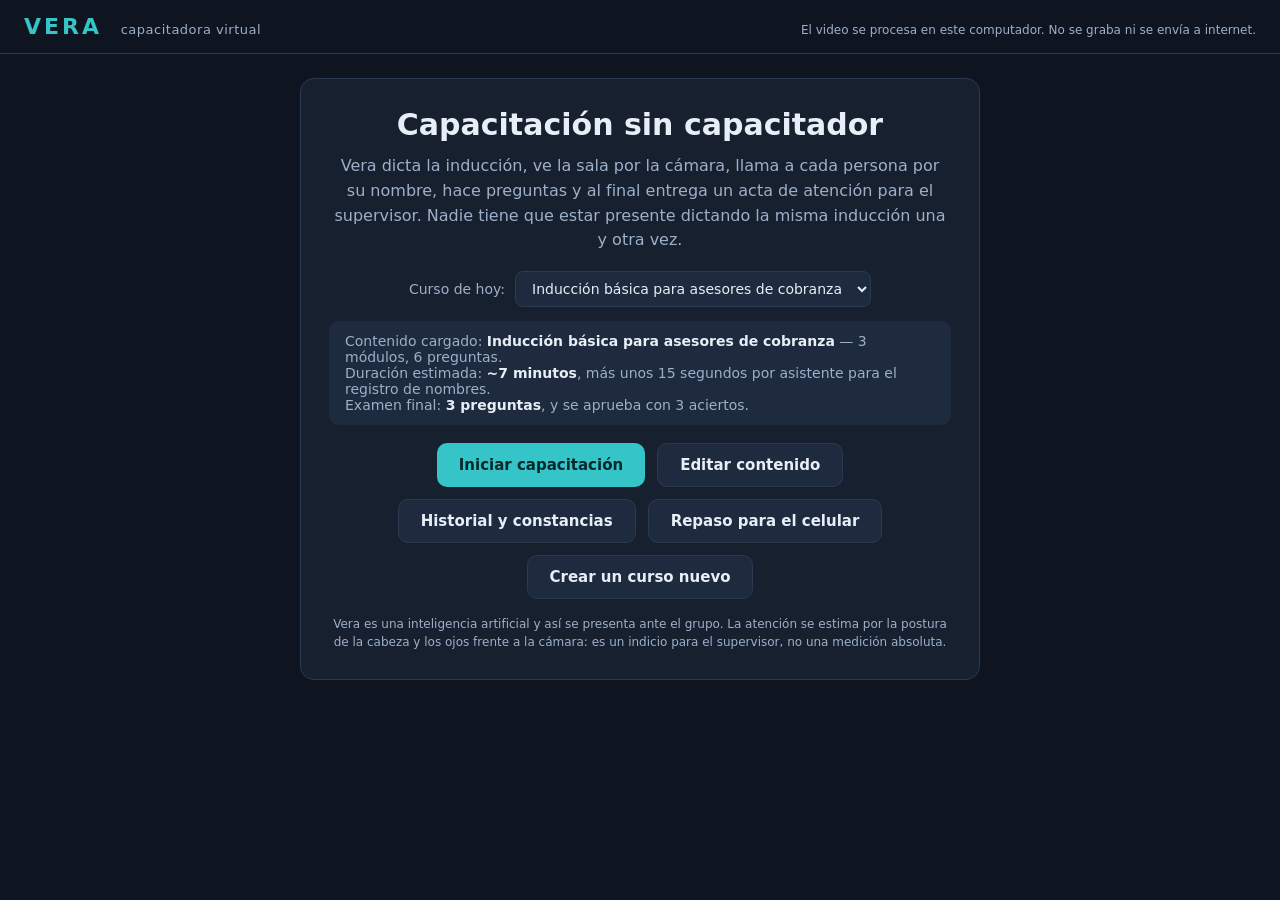
==== index.html @ 069efd09 "Los menores que quedaban, incluidos dos que tocan la nota - Los puntos del temario se pintaban SIN e" ====
<!doctype html>
<html lang="es">
<head>
<meta charset="utf-8">
<meta name="viewport" content="width=device-width, initial-scale=1">
<title>Vera — Capacitadora Virtual</title>
<link rel="stylesheet" href="estilo.css">
</head>
<body>

<header class="cabecera">
  <div class="marca">VERA <span>capacitadora virtual</span></div>
  <div class="cabecera-nota">El video se procesa en este computador. No se graba ni se envía a internet.</div>
</header>

<main>

  <!-- ══════════ PANTALLA: INICIO ══════════ -->
  <section id="p-inicio" class="pantalla activa">
    <div class="tarjeta tarjeta-centrada">
      <h1>Capacitación sin capacitador</h1>
      <p class="intro">
        Vera dicta la inducción, ve la sala por la cámara, llama a cada persona por su
        nombre, hace preguntas y al final entrega un acta de atención para el supervisor.
        Nadie tiene que estar presente dictando la misma inducción una y otra vez.
      </p>
      <div class="selector-curso">
        <label for="sel-curso">Curso de hoy:</label>
        <select id="sel-curso"></select>
      </div>
      <div id="aviso-rescate" class="aviso-rescate oculto">
        <span id="rescate-texto"></span>
        <span class="registro-acciones">
          <button id="btn-continuar" class="btn btn-primario oculto">Continuar donde iba</button>
          <button id="btn-rescatar" class="btn btn-mini">Ver y guardar el acta</button>
          <button id="btn-descartar-rescate" class="btn btn-mini">Descartar</button>
        </span>
      </div>
      <div id="aviso-recertificar" class="aviso-rescate oculto">
        <span id="recertificar-texto"></span>
        <span class="registro-acciones">
          <button id="btn-ver-recertificar" class="btn btn-mini">Ver quiénes</button>
        </span>
      </div>
      <div id="inicio-resumen" class="resumen-contenido"></div>
      <div class="botonera">
        <button id="btn-comenzar" class="btn btn-primario">Iniciar capacitación</button>
        <button id="btn-editar-contenido" class="btn btn-secundario">Editar contenido</button>
        <button id="btn-historial" class="btn btn-secundario">Historial y constancias</button>
        <a class="btn btn-secundario" href="repaso.html" target="_blank" rel="noopener">Repaso para el celular</a>
        <a class="btn btn-secundario" href="extraer.html" target="_blank" rel="noopener" title="Convierte lo que sabe alguien del equipo en un curso que Vera puede dictar">Crear un curso nuevo</a>
      </div>
      <p class="letra-menuda">
        Vera es una inteligencia artificial y así se presenta ante el grupo.
        La atención se estima por la postura de la cabeza y los ojos frente a la cámara:
        es un indicio para el supervisor, no una medición absoluta.
      </p>
    </div>
  </section>

  <!-- ══════════ PANTALLA: CONSENTIMIENTO ══════════ -->
  <section id="p-consentimiento" class="pantalla">
    <div class="tarjeta tarjeta-centrada">
      <h2>Antes de encender la cámara y el micrófono</h2>
      <div class="caja-legal">
        <p><strong>Lo que la plataforma hace con la cámara:</strong> detecta cuántas personas hay,
        estima si miran al frente o están distraídas, y asocia un nombre a cada rostro durante la sesión.
        El video se analiza dentro de este computador: no se graba, no se toman fotos, no se sube a internet.</p>
        <p><strong>Lo que hace con el micrófono:</strong> escuchar los nombres y las respuestas de viva voz.
        El reconocimiento de voz lo hace el navegador, y navegadores como Chrome o Edge pueden procesar
        ese audio en sus servidores. Quien no lo quiera, puede responder siempre por teclado.</p>
        <p>Al cerrar la sesión solo queda el acta (nombres, atención estimada y respuestas), guardada
        localmente. Al empezar, el navegador pedirá permiso de cámara y micrófono: acéptelos.</p>
        <p><strong>Ley 1581 de 2012 (habeas data):</strong> quien vaya a capacitarse tiene que estar
        informado de esto y autorizarlo. Si vas a hacer tu capacitación solo, con leer este aviso basta;
        si hay un grupo en la sala, léeselo o proyéctalo antes de empezar.</p>
      </div>
      <div class="prueba-mic">
        <button id="btn-probar-voz" class="btn btn-secundario">🔊 Probar la voz de Vera</button>
        <span id="resultado-voz" class="resultado-mic"></span>
      </div>
      <div class="prueba-mic">
        <button id="btn-probar-mic" class="btn btn-secundario">🎤 Probar el micrófono</button>
        <span id="resultado-mic" class="resultado-mic"></span>
      </div>
      <div class="prueba-mic">
        <label for="sel-velocidad" style="font-size:13px;color:var(--texto-suave)">Velocidad de Vera:</label>
        <select id="sel-velocidad" style="background:var(--fondo-suave);border:1px solid var(--borde);border-radius:8px;color:var(--texto);font-family:inherit;padding:6px 10px">
          <option value="0.85">Lenta</option>
          <option value="1" selected>Normal</option>
          <option value="1.15">Rápida</option>
        </select>
      </div>
      <div class="datos-sesion">
        <label for="txt-grupo">Grupo o sede <span>(opcional, aparece en el acta y las constancias)</span></label>
        <input type="text" id="txt-grupo" placeholder="Ej.: Cartera Bogotá — turno mañana" autocomplete="off">
      </div>
      <label class="fila-consentimiento">
        <input type="checkbox" id="chk-consentimiento">
        <span>Leí este aviso y autorizo el uso de la cámara y el micrófono en esta sesión. Si hay un
          grupo, les informé y ellos también autorizaron.</span>
      </label>
      <div class="datos-sesion" id="zona-solo">
        <label for="txt-mi-nombre">Tu nombre completo <span>(para tu constancia)</span></label>
        <select id="sel-mi-nombre" class="oculto"></select>
        <input type="text" id="txt-mi-nombre" placeholder="Ej.: Camilo Restrepo" autocomplete="name">
        <div id="aviso-nombre" class="respuesta-aviso" style="margin-top:8px"></div>
      </div>
      <div class="botonera">
        <button id="btn-modo-solo" class="btn btn-primario" disabled>Empezar mi capacitación</button>
        <button id="btn-modo-camara" class="btn btn-secundario" disabled>Grupo en sala (varias personas)</button>
        <button id="btn-modo-sim" class="btn btn-secundario" disabled>Modo demostración (sin cámara)</button>
      </div>
      <p class="letra-menuda">El modo demostración usa una sala simulada de cuatro personas: sirve para
      mostrar la plataforma sin tener un grupo presente.</p>
      <div class="botonera">
        <button id="btn-volver-inicio" class="btn btn-mini">← Volver al inicio</button>
      </div>
    </div>
  </section>

  <!-- ══════════ PANTALLA: SALA DE CAPACITACIÓN ══════════ -->
  <section id="p-sala" class="pantalla">
    <div class="sala">

      <!-- Columna izquierda: Vera -->
      <div class="col-vera">
        <div id="vera-contenedor" class="vera-marco"></div>
        <div class="vera-placa">Vera · inteligencia artificial</div>
        <div id="vera-estado" class="vera-estado"></div>
        <div id="vera-subtitulo" class="vera-subtitulo"></div>
        <button id="btn-saltar" class="btn btn-mini" title="Salta lo que Vera está diciendo">Saltar ⏭</button>
        <button id="btn-tablero" class="btn btn-mini" title="Oculta el video y la atención de cada persona: úsalo si proyectas la pantalla en la sala">🙈 Ocultar tablero</button>
      </div>

      <!-- Columna central: contenido -->
      <div class="col-contenido">
        <div id="barra-fase" class="barra-fase"></div>
        <div class="diapositiva">
          <h2 id="diapositiva-titulo"></h2>
          <ul id="diapositiva-puntos"></ul>
        </div>

        <!-- Zona para escribir el nombre cuando la voz no funciona -->
        <div id="zona-nombre" class="zona-entrada oculto">
          <label for="txt-nombre" id="nombre-para"></label>
          <div class="fila-entrada">
            <input type="text" id="txt-nombre" placeholder="Escriba el nombre aquí" autocomplete="off">
            <button id="btn-guardar-nombre" class="btn btn-primario">Guardar</button>
            <button id="btn-omitir-nombre" class="btn btn-mini">Ya no está / omitir</button>
          </div>
        </div>

        <!-- Zona de respuesta a preguntas -->
        <div id="zona-respuesta" class="zona-entrada oculto">
          <div id="respuesta-para" class="respuesta-para"></div>
          <div id="respuesta-aviso" class="respuesta-aviso"></div>
          <div class="fila-entrada">
            <input type="text" id="txt-respuesta" placeholder="O escribe la respuesta aquí" autocomplete="off">
            <button id="btn-enviar-respuesta" class="btn btn-primario">Responder</button>
          </div>
          <div class="fila-entrada">
            <button id="btn-responder-voz" class="btn btn-secundario">🎤 Responder por voz</button>
            <button id="btn-sin-respuesta" class="btn btn-mini">No hubo respuesta</button>
          </div>
        </div>

        <div id="zona-opciones" class="zona-entrada oculto">
          <div id="opciones-pregunta" class="respuesta-para"></div>
          <div id="opciones-lista" class="opciones-lista"></div>
          <div class="fila-entrada">
            <button id="btn-no-se" class="btn btn-mini" title="Cuenta como respuesta incorrecta, pero no te deja atrapado">No sé — pasar a la siguiente</button>
          </div>
        </div>

        <div id="zona-reintento" class="zona-entrada oculto">
          <div id="reintento-texto" class="respuesta-para"></div>
          <div class="fila-entrada">
            <button id="btn-reintentar" class="btn btn-primario">Repasar y volver a intentar</button>
            <button id="btn-no-reintentar" class="btn btn-mini">Dejarlo para después</button>
          </div>
        </div>

        <div class="botonera-sala">
          <button id="btn-empezar-registro" class="btn btn-primario oculto">Ya estamos todos — empezar registro</button>
          <button id="btn-cambiar-a-demo" class="btn btn-secundario oculto">Continuar en modo demostración</button>
          <button id="btn-duda" class="btn btn-primario oculto" title="Vera repite el punto y queda anotado como duda del grupo, sin nombres">🙋 No entendí — repetir</button>
          <button id="btn-pausar" class="btn btn-secundario oculto" title="Detiene la capacitación sin cerrar el acta">⏸ Pausar</button>
          <button id="btn-terminar" class="btn btn-mini" title="Corta la sesión y genera el acta con lo acumulado">Terminar y generar acta</button>
        </div>
      </div>

      <!-- Columna derecha: la sala vista por Vera -->
      <div class="col-video">
        <div class="marco-video">
          <video id="video-camara" playsinline muted class="oculto"></video>
          <canvas id="lienzo-overlay" class="oculto"></canvas>
          <canvas id="lienzo-sim" width="640" height="360" class="oculto"></canvas>
        </div>
        <div id="lista-personas" class="lista-personas"></div>
      </div>

    </div>
  </section>

  <!-- ══════════ PANTALLA: ACTA ══════════ -->
  <section id="p-acta" class="pantalla">
    <div class="tarjeta">
      <h2 id="acta-titulo">Acta de la sesión</h2>
      <div id="aviso-acta" class="aviso-rescate oculto">
        <span>⚠ El acta <b>no se pudo guardar</b> en este navegador (almacenamiento lleno o bloqueado).
          Descárguela ahora o quedará solo en esta pantalla.</span>
        <span class="registro-acciones">
          <button id="btn-descargar-acta" class="btn btn-mini">Descargar el acta</button>
        </span>
      </div>
      <div id="acta-datos" class="acta-datos"></div>
      <table class="tabla-acta" id="tabla-acta">
        <thead>
          <tr>
            <th>Asistente</th>
            <th>Presencia</th>
            <th>Atención estimada</th>
            <th>Llamados</th>
            <th>Respuestas</th>
            <th>Observación</th>
          </tr>
        </thead>
        <tbody></tbody>
      </table>
      <div id="acta-dudas" class="acta-dudas oculto"></div>
      <p id="acta-nota" class="letra-menuda">
        La atención se estima por postura de cabeza y apertura de ojos frente a la cámara.
        Es un indicio, no una medición absoluta: las decisiones sobre el personal las toma
        una persona, no la plataforma.
      </p>
      <div class="botonera solo-pantalla">
        <button id="btn-whatsapp" class="btn btn-primario">Compartir por WhatsApp</button>
        <button id="btn-imprimir" class="btn btn-secundario">Imprimir acta</button>
        <button id="btn-constancias" class="btn btn-secundario">Constancias</button>
        <button id="btn-copiar" class="btn btn-secundario">Copiar resumen</button>
        <button id="btn-volver-historial" class="btn btn-mini oculto">← Volver al historial</button>
        <button id="btn-nueva-sesion" class="btn btn-mini">Nueva sesión</button>
      </div>
    </div>
  </section>

  <!-- ══════════ PANTALLA: HISTORIAL ══════════ -->
  <section id="p-historial" class="pantalla">
    <div class="tarjeta">
      <div class="fila-titulo">
        <h2>Historial de capacitaciones</h2>
        <button id="btn-cerrar-historial" class="btn btn-mini">← Volver</button>
      </div>

      <div class="pestanas">
        <button class="pestana activa" data-vista="personas">Por persona</button>
        <button class="pestana" data-vista="sesiones">Por sesión</button>
        <button class="pestana" data-vista="vigencia">Vigencia</button>
        <button class="pestana" data-vista="dudas">Qué no se entiende</button>
        <button class="pestana" data-vista="resultados">Resultados</button>
      </div>

      <div class="fila-buscar">
        <input type="text" id="txt-buscar" placeholder="Buscar por nombre…" autocomplete="off">
        <label class="chk-inline">
          <input type="checkbox" id="chk-incluir-demos">
          <span>Incluir demostraciones</span>
        </label>
      </div>

      <div id="historial-cuerpo" class="historial-cuerpo"></div>

      <div class="botonera solo-pantalla">
        <button id="btn-csv" class="btn btn-primario">Exportar a Excel (CSV)</button>
        <button id="btn-respaldo" class="btn btn-secundario">Guardar respaldo</button>
        <button id="btn-restaurar" class="btn btn-secundario">Restaurar respaldo</button>
        <button id="btn-borrar-todo" class="btn btn-mini">Borrar historial</button>
      </div>
      <input type="file" id="archivo-respaldo" accept=".json,application/json" class="oculto">
      <div class="datos-sesion" style="margin-top:18px">
        <label for="txt-nomina">Lista del equipo
          <span>(un nombre por línea; el asesor lo elige en vez de escribirlo, y así el historial no se parte en “Juan”, “Juan Pérez” y “Juanpa”)</span></label>
        <textarea id="txt-nomina" rows="4" placeholder="Camilo Restrepo&#10;Diana Ruiz&#10;Andrés Gómez"
          style="width:100%;background:var(--fondo-suave);border:1px solid var(--borde);border-radius:8px;color:var(--texto);font-family:inherit;font-size:15px;padding:10px 12px;resize:vertical"></textarea>
        <div class="botonera" style="justify-content:flex-start;margin-top:8px">
          <button id="btn-guardar-nomina" class="btn btn-mini">Guardar la lista</button>
        </div>
      </div>
      <p class="letra-menuda">
        El historial vive solo en este navegador y en este computador: no hay servidor.
        Si se borran los datos del navegador, se pierde — por eso conviene guardar un respaldo
        y llevarlo consigo. Cualquier asistente puede pedir que se borren sus datos (Ley 1581):
        se hace desde su ficha, en "Por persona".
      </p>
    </div>
  </section>

  <!-- ══════════ PANTALLA: CONSTANCIA ══════════ -->
  <section id="p-constancia" class="pantalla">
    <div class="constancia-marco">
      <div id="constancia" class="constancia"></div>
      <div class="botonera solo-pantalla">
        <button id="btn-imprimir-constancia" class="btn btn-primario">Imprimir / Guardar PDF</button>
        <button id="btn-constancia-anterior" class="btn btn-secundario">← Anterior</button>
        <button id="btn-constancia-siguiente" class="btn btn-secundario">Siguiente →</button>
        <button id="btn-cerrar-constancia" class="btn btn-mini">Cerrar</button>
      </div>
    </div>
  </section>

</main>

<!-- ══════════ EDITOR DE CONTENIDO ══════════ -->
<div id="modal-editor" class="modal oculto">
  <div class="modal-cuerpo">
    <h2>Contenido de la capacitación</h2>
    <p class="letra-menuda">
      La primera línea es el título del curso. Después:
      <code># Título</code> inicia un módulo y <code>- </code> es un punto que Vera lee en voz alta.<br>
      <strong>Preguntas del examen</strong> (las únicas que Vera puede calificar):
      <code>* la pregunta</code>, y debajo <code>+ opción correcta | por qué</code> y
      <code>x opción incorrecta | por qué</code>.<br>
      <strong>Preguntas abiertas</strong> (sirven durante el dictado, no para la nota):
      <code>? pregunta | palabras clave | respuesta modelo</code>.<br>
      Las líneas que no empiezan por esos signos se ignoran: sirven para dejar notas.
    </p>
    <textarea id="txt-contenido" spellcheck="false"></textarea>
    <div class="botonera">
      <button id="btn-guardar-contenido" class="btn btn-primario">Guardar</button>
      <button id="btn-restaurar-contenido" class="btn btn-secundario">Restaurar el de fábrica</button>
      <button id="btn-exportar-cursos" class="btn btn-secundario" title="Descarga los tres cursos para llevarlos a otro computador">Exportar cursos</button>
      <button id="btn-importar-cursos" class="btn btn-secundario">Importar cursos</button>
      <button id="btn-cerrar-editor" class="btn btn-mini">Cerrar sin guardar</button>
    </div>
    <input type="file" id="archivo-cursos" accept=".json,application/json" class="oculto">
  </div>
</div>

<script src="contenido.js"></script>
<script src="historial.js"></script>
<script src="examen.js"></script>
<script src="vera.js"></script>
<script src="simulacion.js"></script>
<script src="motor-atencion.js"></script>
<script src="app.js"></script>
</body>
</html>
---- estilo.css ----
/* Vera — Capacitadora Virtual
   Tema oscuro pensado para proyectarse en una sala: contraste alto,
   letra grande, nada que compita con la cara de Vera. */

:root {
  --fondo: #0e1420;
  --fondo-tarjeta: #17202f;
  --fondo-suave: #1e2a3d;
  --borde: #2b3a52;
  --texto: #e8eef7;
  --texto-suave: #9db0c9;
  --acento: #35c4c8;        /* el color de Vera */
  --acento-fuerte: #1fa8ac;
  --ambar: #e8b93d;
  --rojo: #e05d5d;
  --verde: #4fc37f;
  --radio: 14px;
}

* { box-sizing: border-box; margin: 0; padding: 0; }

body {
  background: var(--fondo);
  color: var(--texto);
  font-family: "Segoe UI", system-ui, sans-serif;
  min-height: 100vh;
}

/* ── Cabecera ─────────────────────────────────────────── */
.cabecera {
  display: flex;
  align-items: baseline;
  justify-content: space-between;
  gap: 16px;
  padding: 14px 24px;
  border-bottom: 1px solid var(--borde);
}
.marca {
  font-size: 22px;
  font-weight: 800;
  letter-spacing: 3px;
  color: var(--acento);
}
.marca span {
  font-size: 13px;
  font-weight: 400;
  letter-spacing: 0.5px;
  color: var(--texto-suave);
  margin-left: 8px;
}
.cabecera-nota { font-size: 12px; color: var(--texto-suave); }

/* ── Pantallas ────────────────────────────────────────── */
.pantalla { display: none; padding: 24px; }
.pantalla.activa { display: block; }
.oculto { display: none !important; }

.tarjeta {
  background: var(--fondo-tarjeta);
  border: 1px solid var(--borde);
  border-radius: var(--radio);
  padding: 28px;
  max-width: 980px;
  margin: 0 auto;
}
.tarjeta-centrada { max-width: 680px; text-align: center; }

h1 { font-size: 30px; margin-bottom: 12px; }
h2 { font-size: 22px; margin-bottom: 10px; }
.intro { color: var(--texto-suave); line-height: 1.55; margin-bottom: 18px; }

.selector-curso {
  display: flex;
  align-items: center;
  justify-content: center;
  gap: 10px;
  margin-bottom: 14px;
  font-size: 14px;
  color: var(--texto-suave);
}
.selector-curso select {
  background: var(--fondo-suave);
  border: 1px solid var(--borde);
  border-radius: 8px;
  color: var(--texto);
  font-family: inherit;
  font-size: 14px;
  padding: 8px 12px;
}
.selector-curso select:focus { outline: none; border-color: var(--acento); }

.resumen-contenido {
  background: var(--fondo-suave);
  border-radius: 10px;
  padding: 12px 16px;
  margin-bottom: 18px;
  font-size: 14px;
  color: var(--texto-suave);
  text-align: left;
}
.resumen-contenido strong { color: var(--texto); }

.letra-menuda { font-size: 12px; color: var(--texto-suave); line-height: 1.5; margin-top: 16px; }

/* ── Botones ──────────────────────────────────────────── */
.botonera { display: flex; gap: 12px; justify-content: center; flex-wrap: wrap; margin-top: 8px; }
.btn {
  border: none;
  border-radius: 10px;
  padding: 12px 22px;
  font-size: 15px;
  font-weight: 600;
  cursor: pointer;
  font-family: inherit;
}
.btn:disabled { opacity: 0.4; cursor: not-allowed; }
a.btn { text-decoration: none; display: inline-flex; align-items: center; }
.btn-primario { background: var(--acento); color: #06282a; }
.btn-primario:not(:disabled):hover { background: var(--acento-fuerte); color: #eafcfc; }
.btn-secundario { background: var(--fondo-suave); color: var(--texto); border: 1px solid var(--borde); }
.btn-secundario:not(:disabled):hover { border-color: var(--acento); }
.btn-mini {
  background: transparent;
  color: var(--texto-suave);
  border: 1px solid var(--borde);
  padding: 8px 14px;
  font-size: 13px;
}
.btn-mini:hover { color: var(--texto); }

/* ── Consentimiento ───────────────────────────────────── */
.caja-legal {
  background: var(--fondo-suave);
  border-left: 4px solid var(--acento);
  border-radius: 8px;
  padding: 16px;
  text-align: left;
  font-size: 14px;
  line-height: 1.55;
  color: var(--texto-suave);
}
.caja-legal p + p { margin-top: 10px; }
.caja-legal strong { color: var(--texto); }
.prueba-mic {
  display: flex;
  align-items: center;
  justify-content: center;
  gap: 12px;
  flex-wrap: wrap;
  margin: 16px 0 4px;
}
.resultado-mic { font-size: 13px; color: var(--texto-suave); max-width: 380px; text-align: left; }
.respuesta-aviso { font-size: 13px; color: var(--ambar); margin-bottom: 6px; }
.respuesta-aviso:empty { display: none; }

.fila-consentimiento {
  display: flex;
  align-items: flex-start;
  gap: 10px;
  text-align: left;
  margin: 18px 0;
  font-size: 14px;
  cursor: pointer;
}
.fila-consentimiento input { margin-top: 3px; width: 18px; height: 18px; accent-color: var(--acento); }

/* ── Sala de capacitación ─────────────────────────────── */
.sala {
  display: grid;
  grid-template-columns: 300px 1fr 380px;
  gap: 20px;
  max-width: 1500px;
  margin: 0 auto;
  align-items: start;
}

.col-vera { text-align: center; }
.vera-marco {
  background: radial-gradient(circle at 50% 35%, #223148, var(--fondo-tarjeta));
  border: 1px solid var(--borde);
  border-radius: var(--radio);
  padding: 10px;
}
.vera-marco svg { width: 100%; height: auto; display: block; animation: respirar 4s ease-in-out infinite; }
@keyframes respirar {
  0%, 100% { transform: translateY(0); }
  50% { transform: translateY(3px); }
}
.vera-placa {
  margin-top: 8px;
  font-size: 12px;
  letter-spacing: 1px;
  text-transform: uppercase;
  color: var(--texto-suave);
}
.vera-estado {
  min-height: 20px;
  margin-top: 6px;
  font-size: 13px;
  color: var(--acento);
}
.vera-subtitulo {
  min-height: 72px;
  margin-top: 10px;
  padding: 10px 12px;
  background: var(--fondo-tarjeta);
  border: 1px solid var(--borde);
  border-radius: 10px;
  font-size: 15px;
  line-height: 1.45;
  text-align: left;
}
#btn-saltar { margin-top: 10px; }

.col-contenido { min-height: 480px; display: flex; flex-direction: column; gap: 14px; }
.barra-fase {
  font-size: 13px;
  letter-spacing: 1px;
  text-transform: uppercase;
  color: var(--texto-suave);
}
.diapositiva {
  background: var(--fondo-tarjeta);
  border: 1px solid var(--borde);
  border-radius: var(--radio);
  padding: 26px 30px;
  flex: 1;
}
.diapositiva h2 { color: var(--acento); margin-bottom: 18px; }
.diapositiva ul { list-style: none; }
.diapositiva li {
  padding: 10px 0 10px 26px;
  position: relative;
  font-size: 17px;
  line-height: 1.5;
  color: var(--texto-suave);
  transition: color 0.3s;
}
.diapositiva li::before {
  content: "•";
  position: absolute;
  left: 6px;
  color: var(--borde);
}
.diapositiva li.actual { color: var(--texto); }
.diapositiva li.actual::before { content: "▸"; color: var(--acento); }

.zona-entrada {
  background: var(--fondo-tarjeta);
  border: 1px solid var(--acento);
  border-radius: var(--radio);
  padding: 16px;
}
.zona-entrada label, .respuesta-para { display: block; font-size: 14px; margin-bottom: 10px; color: var(--texto-suave); }
.fila-entrada { display: flex; gap: 10px; margin-top: 8px; flex-wrap: wrap; }
.fila-entrada input {
  flex: 1;
  min-width: 200px;
  background: var(--fondo-suave);
  border: 1px solid var(--borde);
  border-radius: 8px;
  padding: 10px 12px;
  color: var(--texto);
  font-size: 15px;
  font-family: inherit;
}
.fila-entrada input:focus { outline: none; border-color: var(--acento); }
.botonera-sala { display: flex; justify-content: center; gap: 12px; flex-wrap: wrap; }

/* Opciones del examen: botones grandes, porque se responden con el mouse a un
   metro de la pantalla y porque en el examen no se usa el micrófono. */
.opciones-lista { display: flex; flex-direction: column; gap: 10px; }
.opcion {
  background: var(--fondo-suave);
  border: 1px solid var(--borde);
  border-radius: 10px;
  color: var(--texto);
  cursor: pointer;
  font-family: inherit;
  font-size: 16px;
  line-height: 1.45;
  padding: 14px 18px;
  text-align: left;
}
.opcion:hover:not(:disabled) { border-color: var(--acento); }
.opcion:disabled { cursor: default; }
.opcion.elegida { border-color: var(--acento); background: #24384f; }

/* ── Video / simulación ───────────────────────────────── */
.marco-video {
  position: relative;
  background: #000;
  border: 1px solid var(--borde);
  border-radius: var(--radio);
  overflow: hidden;
  aspect-ratio: 16 / 9;
}
#video-camara {
  width: 100%;
  height: 100%;
  object-fit: cover;
  transform: scaleX(-1); /* espejo: la gente se ubica más fácil */
}
#lienzo-overlay {
  position: absolute;
  inset: 0;
  width: 100%;
  height: 100%;
}
#lienzo-sim { width: 100%; height: 100%; display: block; }

/* Tablero oculto: al proyectar en la sala, nadie tiene por qué ver en público
   el video ni cuánta atención le calcularon a su compañero. Vera sigue
   midiendo igual — solo deja de exhibirlo. */
.sala.sin-tablero { grid-template-columns: 300px 1fr; }
.sala.sin-tablero .col-video { display: none; }

.lista-personas { display: flex; flex-direction: column; gap: 8px; margin-top: 12px; }
.chip-persona {
  display: flex;
  align-items: center;
  gap: 10px;
  background: var(--fondo-tarjeta);
  border: 1px solid var(--borde);
  border-radius: 10px;
  padding: 8px 12px;
  font-size: 14px;
}
.chip-persona .punto {
  width: 10px; height: 10px; border-radius: 50%;
  background: var(--texto-suave);
  flex-shrink: 0;
}
.chip-persona.atento .punto { background: var(--verde); }
.chip-persona.distraido .punto { background: var(--ambar); }
.chip-persona.ojos-cerrados .punto { background: var(--ambar); }
.chip-persona.hablando .punto { background: var(--ambar); }
.chip-persona.ausente .punto { background: var(--rojo); }
.chip-persona .nombre { font-weight: 600; min-width: 90px; }
.chip-persona .barra {
  flex: 1;
  height: 6px;
  background: var(--fondo-suave);
  border-radius: 3px;
  overflow: hidden;
}
.chip-persona .barra i {
  display: block;
  height: 100%;
  background: var(--verde);
  border-radius: 3px;
  transition: width 0.5s;
}
.chip-persona .llamados { font-size: 12px; color: var(--ambar); flex-shrink: 0; }

/* ── Acta ─────────────────────────────────────────────── */
.acta-datos { color: var(--texto-suave); font-size: 14px; margin-bottom: 16px; }
.tabla-acta { width: 100%; border-collapse: collapse; font-size: 14px; }
.tabla-acta th, .tabla-acta td {
  text-align: left;
  padding: 10px 12px;
  border-bottom: 1px solid var(--borde);
}
.tabla-acta th { color: var(--texto-suave); font-weight: 600; font-size: 12px; text-transform: uppercase; letter-spacing: 0.5px; }
.tabla-acta .alerta { color: var(--rojo); font-weight: 600; }
.tabla-acta .bien { color: var(--verde); }

.aviso-rescate {
  display: flex;
  align-items: center;
  justify-content: space-between;
  gap: 12px;
  flex-wrap: wrap;
  background: var(--fondo-suave);
  border: 1px solid var(--ambar);
  border-radius: 10px;
  padding: 12px 16px;
  margin-bottom: 14px;
  font-size: 14px;
  text-align: left;
  color: var(--texto);
}

/* ── Historial ────────────────────────────────────────── */
.fila-titulo {
  display: flex;
  align-items: center;
  justify-content: space-between;
  gap: 16px;
  margin-bottom: 16px;
}
.fila-titulo h2 { margin-bottom: 0; }

.datos-sesion { text-align: left; margin: 16px 0 4px; }
.datos-sesion label { display: block; font-size: 14px; margin-bottom: 6px; color: var(--texto); }
.datos-sesion label span { color: var(--texto-suave); font-size: 12px; }
.datos-sesion input {
  width: 100%;
  background: var(--fondo-suave);
  border: 1px solid var(--borde);
  border-radius: 8px;
  padding: 10px 12px;
  color: var(--texto);
  font-size: 15px;
  font-family: inherit;
}
.datos-sesion input:focus { outline: none; border-color: var(--acento); }

.pestanas { display: flex; gap: 8px; border-bottom: 1px solid var(--borde); margin-bottom: 14px; }
.pestana {
  background: transparent;
  border: none;
  border-bottom: 2px solid transparent;
  color: var(--texto-suave);
  font-family: inherit;
  font-size: 14px;
  font-weight: 600;
  padding: 10px 14px;
  cursor: pointer;
}
.pestana.activa { color: var(--acento); border-bottom-color: var(--acento); }

.fila-buscar { display: flex; gap: 12px; align-items: center; flex-wrap: wrap; margin-bottom: 14px; }
.fila-buscar input {
  flex: 1;
  min-width: 200px;
  background: var(--fondo-suave);
  border: 1px solid var(--borde);
  border-radius: 8px;
  padding: 10px 12px;
  color: var(--texto);
  font-size: 15px;
  font-family: inherit;
}
.fila-buscar input:focus { outline: none; border-color: var(--acento); }
.chk-inline { display: flex; align-items: center; gap: 8px; font-size: 13px; color: var(--texto-suave); cursor: pointer; }
.chk-inline input { width: 16px; height: 16px; accent-color: var(--acento); }

.historial-cuerpo { min-height: 180px; margin-bottom: 18px; }
.vacio-historial { color: var(--texto-suave); font-size: 14px; padding: 30px 0; text-align: center; line-height: 1.6; }

.registro {
  background: var(--fondo-suave);
  border: 1px solid var(--borde);
  border-radius: 10px;
  padding: 14px 16px;
  margin-bottom: 10px;
}
.registro-cabeza {
  display: flex;
  align-items: baseline;
  justify-content: space-between;
  gap: 12px;
  flex-wrap: wrap;
}
.registro-nombre { font-size: 16px; font-weight: 700; }
.registro-meta { font-size: 13px; color: var(--texto-suave); }
.registro-lista { margin-top: 10px; display: flex; flex-direction: column; gap: 6px; }
.registro-linea {
  display: flex;
  align-items: center;
  justify-content: space-between;
  gap: 10px;
  flex-wrap: wrap;
  font-size: 14px;
  color: var(--texto-suave);
  padding: 6px 0;
  border-top: 1px solid var(--borde);
}
.registro-linea b { color: var(--texto); font-weight: 600; }
.etiqueta-demo {
  font-size: 11px;
  text-transform: uppercase;
  letter-spacing: 0.5px;
  background: var(--fondo);
  border: 1px solid var(--borde);
  border-radius: 20px;
  padding: 2px 8px;
  color: var(--texto-suave);
}
.registro-acciones { display: flex; gap: 8px; flex-wrap: wrap; }
.etiqueta-vencido { color: var(--rojo); border-color: var(--rojo); }
.etiqueta-por-vencer { color: var(--ambar); border-color: var(--ambar); }
.etiqueta-al-dia { color: var(--verde); border-color: var(--verde); }
.fila-buscar input[type="number"] {
  background: var(--fondo-suave);
  border: 1px solid var(--borde);
  border-radius: 6px;
  color: var(--texto);
  font-family: inherit;
  padding: 4px 8px;
  margin: 0 6px;
}

/* Tablero del piloto: pocas cifras, grandes, para una sola conversación. */
.cifras { display: flex; flex-wrap: wrap; gap: 12px; margin-bottom: 16px; }
.cifra {
  background: var(--fondo-suave);
  border: 1px solid var(--borde);
  border-radius: 10px;
  padding: 16px 20px;
  flex: 1 1 150px;
}
.cifra .valor { font-size: 30px; font-weight: 800; color: var(--acento); line-height: 1.1; }
.cifra .rotulo { font-size: 12px; color: var(--texto-suave); margin-top: 6px; line-height: 1.4; }
.cifra.destacada { border-color: var(--acento); }

/* ── Constancia ───────────────────────────────────────── */
.constancia-marco { max-width: 900px; margin: 0 auto; }
.constancia {
  background: #fff;
  color: #16202e;
  border-radius: var(--radio);
  padding: 48px 56px;
  margin-bottom: 18px;
  font-family: Georgia, "Times New Roman", serif;
}
.constancia .c-sello-demo {
  background: #b3352f;
  color: #fff;
  font-family: "Segoe UI", system-ui, sans-serif;
  font-size: 13px;
  font-weight: 800;
  letter-spacing: 2px;
  text-align: center;
  padding: 8px 12px;
  border-radius: 6px;
  margin: -20px -24px 22px;
}
.constancia .c-sello-aviso { background: #a9761a; }
.constancia .c-marca {
  font-family: "Segoe UI", system-ui, sans-serif;
  font-size: 13px;
  font-weight: 800;
  letter-spacing: 3px;
  color: #1fa8ac;
  text-align: center;
}
.constancia h1 {
  font-size: 27px;
  text-align: center;
  margin: 18px 0 6px;
  letter-spacing: 1px;
}
.constancia .c-linea { height: 2px; background: #35c4c8; width: 90px; margin: 0 auto 26px; }
.constancia .c-texto { font-size: 15px; line-height: 1.8; text-align: center; color: #40506b; }
.constancia .c-nombre {
  font-size: 30px;
  font-weight: bold;
  text-align: center;
  margin: 14px 0;
  color: #16202e;
}
.constancia .c-curso { font-size: 19px; text-align: center; font-style: italic; margin: 6px 0 22px; }
.constancia .c-datos {
  display: flex;
  justify-content: center;
  gap: 34px;
  flex-wrap: wrap;
  margin: 26px 0;
  font-family: "Segoe UI", system-ui, sans-serif;
}
.constancia .c-dato { text-align: center; }
.constancia .c-dato .valor { font-size: 21px; font-weight: 700; color: #16202e; }
.constancia .c-dato .rotulo { font-size: 11px; text-transform: uppercase; letter-spacing: 1px; color: #7d8ba1; margin-top: 3px; }
.constancia .c-pie {
  border-top: 1px solid #d8dfe8;
  margin-top: 30px;
  padding-top: 14px;
  font-family: "Segoe UI", system-ui, sans-serif;
  font-size: 11px;
  line-height: 1.6;
  color: #7d8ba1;
  text-align: center;
}

.acta-dudas {
  background: var(--fondo-suave);
  border-left: 4px solid var(--ambar);
  border-radius: 8px;
  padding: 14px 16px;
  margin-top: 18px;
  font-size: 14px;
  line-height: 1.55;
}
.acta-dudas h3 { font-size: 15px; margin-bottom: 8px; color: var(--ambar); }
.acta-dudas ul { list-style: none; }
.acta-dudas li { padding: 5px 0 5px 18px; position: relative; color: var(--texto-suave); }
.acta-dudas li::before { content: "?"; position: absolute; left: 2px; color: var(--ambar); font-weight: 700; }
.acta-dudas .pie-dudas { margin-top: 8px; font-size: 12px; color: var(--texto-suave); }

/* ── Modal editor ─────────────────────────────────────── */
.modal {
  position: fixed;
  inset: 0;
  background: rgba(5, 10, 18, 0.85);
  display: flex;
  align-items: center;
  justify-content: center;
  padding: 20px;
  z-index: 50;
}
.modal-cuerpo {
  background: var(--fondo-tarjeta);
  border: 1px solid var(--borde);
  border-radius: var(--radio);
  padding: 24px;
  width: min(860px, 100%);
  max-height: 90vh;
  display: flex;
  flex-direction: column;
  gap: 12px;
}
.modal-cuerpo textarea {
  flex: 1;
  min-height: 340px;
  background: var(--fondo);
  border: 1px solid var(--borde);
  border-radius: 8px;
  color: var(--texto);
  font-family: Consolas, monospace;
  font-size: 13px;
  line-height: 1.5;
  padding: 12px;
  resize: vertical;
}
.modal-cuerpo code {
  background: var(--fondo-suave);
  padding: 1px 6px;
  border-radius: 4px;
  font-size: 12px;
}

/* ── Pantallas angostas ───────────────────────────────── */
@media (max-width: 1100px) {
  .sala { grid-template-columns: 1fr; }
  .col-vera { max-width: 340px; margin: 0 auto; }
}

/* ── Impresión: solo lo que se está viendo (acta o constancia) ── */
@media print {
  body { background: #fff; color: #000; }
  .cabecera, .solo-pantalla, #btn-saltar { display: none !important; }
  .pantalla { display: none !important; }
  .pantalla.activa { display: block !important; padding: 0; }
  .tarjeta { border: none; background: #fff; }
  .acta-datos, .letra-menuda { color: #444; }
  .tabla-acta th, .tabla-acta td { border-bottom: 1px solid #999; color: #000; }
  .tabla-acta .alerta { color: #000; font-weight: 700; }
  /* La constancia se imprime como documento suelto, sin márgenes de pantalla */
  .constancia { padding: 30px 20px; margin: 0; }
  /* Los sellos ("DEMOSTRACIÓN", "NO APROBÓ") son texto blanco sobre color, y
     los navegadores no imprimen fondos por defecto: en papel quedaban
     invisibles, justo la advertencia que más importa que se vea. */
  .constancia .c-sello-demo {
    -webkit-print-color-adjust: exact;
    print-color-adjust: exact;
    color: #b3352f;
    background: #fff;
    border: 2px solid #b3352f;
  }
  .constancia .c-sello-aviso { color: #a9761a; border-color: #a9761a; }
  #p-constancia .constancia-marco { max-width: none; }
}
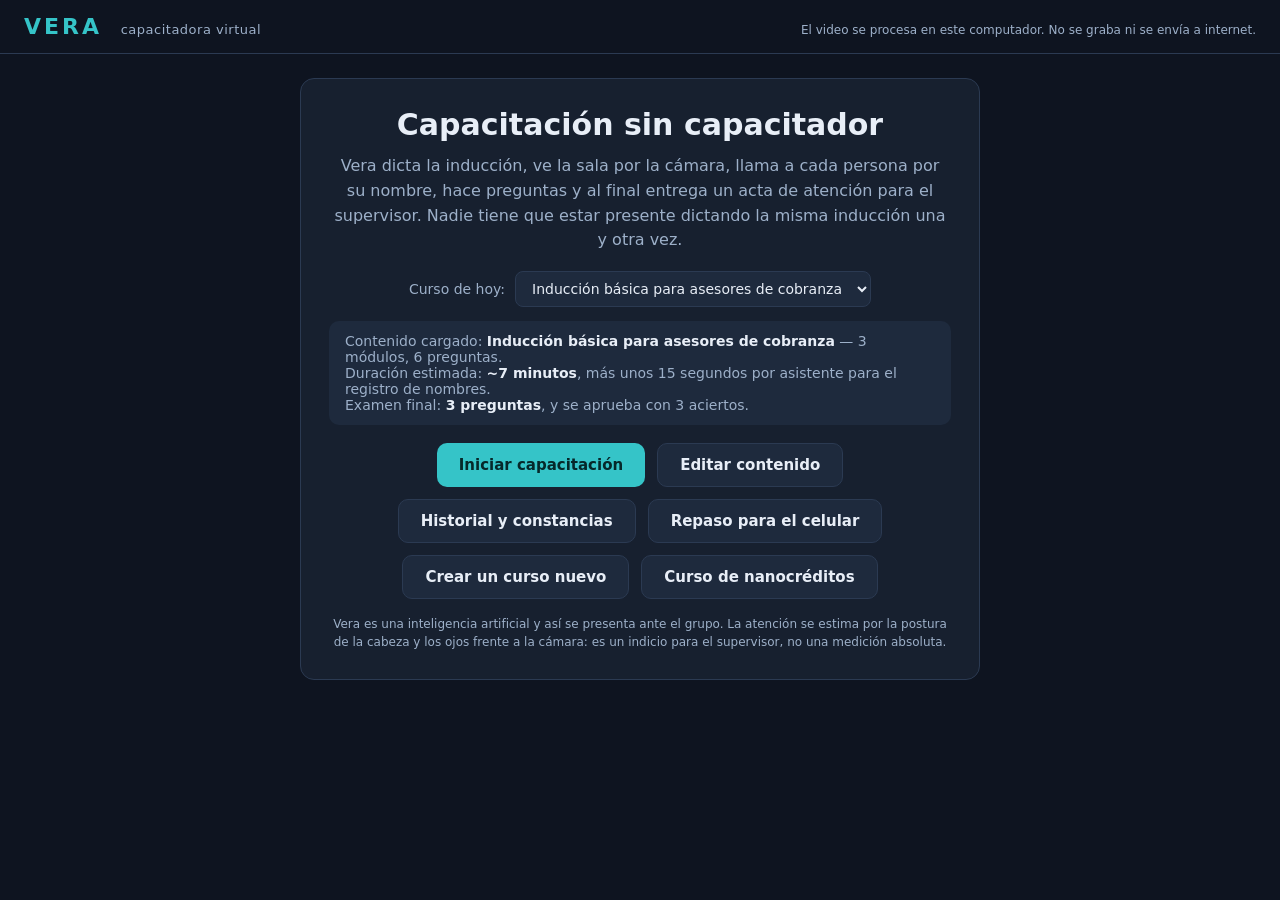
==== commit 5ec302f5: "El cuestionario que convierte lo que Joan sabe en el curso de nanocreditos El primer curso de verdad" ====
--- a/index.html
+++ b/index.html
@@ -49,6 +49,7 @@
         <button id="btn-historial" class="btn btn-secundario">Historial y constancias</button>
         <a class="btn btn-secundario" href="repaso.html" target="_blank" rel="noopener">Repaso para el celular</a>
         <a class="btn btn-secundario" href="extraer.html" target="_blank" rel="noopener" title="Convierte lo que sabe alguien del equipo en un curso que Vera puede dictar">Crear un curso nuevo</a>
+        <a class="btn btn-secundario" href="cuestionario.html" target="_blank" rel="noopener" title="Las preguntas para armar el curso de cobranza de nanocréditos de app">Curso de nanocréditos</a>
       </div>
       <p class="letra-menuda">
         Vera es una inteligencia artificial y así se presenta ante el grupo.
@@ -111,8 +112,9 @@
         <button id="btn-modo-camara" class="btn btn-secundario" disabled>Grupo en sala (varias personas)</button>
         <button id="btn-modo-sim" class="btn btn-secundario" disabled>Modo demostración (sin cámara)</button>
       </div>
-      <p class="letra-menuda">El modo demostración usa una sala simulada de cuatro personas: sirve para
-      mostrar la plataforma sin tener un grupo presente.</p>
+      <p class="letra-menuda">El modo demostración no usa cámara: si escribes tu nombre, simula tu
+      capacitación individual completa (examen incluido); si lo dejas vacío, simula una sala de cuatro
+      personas. Sirve para mostrar la plataforma sin tener a quién capacitar.</p>
       <div class="botonera">
         <button id="btn-volver-inicio" class="btn btn-mini">← Volver al inicio</button>
       </div>
@@ -162,6 +164,15 @@
           <div class="fila-entrada">
             <button id="btn-responder-voz" class="btn btn-secundario">🎤 Responder por voz</button>
             <button id="btn-sin-respuesta" class="btn btn-mini">No hubo respuesta</button>
+          </div>
+        </div>
+
+        <div id="zona-bienvenida" class="zona-entrada oculto">
+          <div id="bienvenida-pregunta" class="respuesta-para"></div>
+          <div class="fila-entrada">
+            <input type="text" id="txt-bienvenida" placeholder="Escribe tu respuesta" autocomplete="off">
+            <button id="btn-bienvenida-ok" class="btn btn-primario">Responder</button>
+            <button id="btn-bienvenida-saltar" class="btn btn-mini">Prefiero no decir</button>
           </div>
         </div>
 
@@ -228,6 +239,7 @@
         </thead>
         <tbody></tbody>
       </table>
+      <div id="acta-ficha" class="acta-dudas acta-ficha oculto"></div>
       <div id="acta-dudas" class="acta-dudas oculto"></div>
       <p id="acta-nota" class="letra-menuda">
         La atención se estima por postura de cabeza y apertura de ojos frente a la cámara.
@@ -286,6 +298,13 @@
         <div class="botonera" style="justify-content:flex-start;margin-top:8px">
           <button id="btn-guardar-nomina" class="btn btn-mini">Guardar la lista</button>
         </div>
+      </div>
+
+      <div class="datos-sesion" style="margin-top:18px">
+        <label>Entrevista de bienvenida
+          <span>(las preguntas que Vera le hace al asesor antes de empezar, para conocerlo. Lo que responda
+          queda en el acta; lo que salte, no)</span></label>
+        <div id="lista-bienvenida" class="registro-lista"></div>
       </div>
       <p class="letra-menuda">
         El historial vive solo en este navegador y en este computador: no hay servidor.
@@ -329,7 +348,7 @@
     <div class="botonera">
       <button id="btn-guardar-contenido" class="btn btn-primario">Guardar</button>
       <button id="btn-restaurar-contenido" class="btn btn-secundario">Restaurar el de fábrica</button>
-      <button id="btn-exportar-cursos" class="btn btn-secundario" title="Descarga los tres cursos para llevarlos a otro computador">Exportar cursos</button>
+      <button id="btn-exportar-cursos" class="btn btn-secundario" title="Descarga todos los cursos para llevarlos a otro computador">Exportar cursos</button>
       <button id="btn-importar-cursos" class="btn btn-secundario">Importar cursos</button>
       <button id="btn-cerrar-editor" class="btn btn-mini">Cerrar sin guardar</button>
     </div>
@@ -340,6 +359,7 @@
 <script src="contenido.js"></script>
 <script src="historial.js"></script>
 <script src="examen.js"></script>
+<script src="bienvenida.js"></script>
 <script src="vera.js"></script>
 <script src="simulacion.js"></script>
 <script src="motor-atencion.js"></script>
--- a/estilo.css
+++ b/estilo.css
@@ -519,9 +519,12 @@
   background: #b3352f;
   color: #fff;
   font-family: "Segoe UI", system-ui, sans-serif;
-  font-size: 13px;
-  font-weight: 800;
-  letter-spacing: 2px;
+  font-size: 14px;
+  font-weight: 700;
+  /* Sin mayúsculas sostenidas: el mensaje más delicado del documento se lee
+     peor gritado, y en pantalla pequeña se vuelve un bloque. */
+  text-transform: none;
+  letter-spacing: 0.5px;
   text-align: center;
   padding: 8px 12px;
   border-radius: 6px;
@@ -583,6 +586,8 @@
   font-size: 14px;
   line-height: 1.55;
 }
+.acta-ficha { border-left-color: var(--acento); }
+.acta-ficha h3 { color: var(--acento) !important; }
 .acta-dudas h3 { font-size: 15px; margin-bottom: 8px; color: var(--ambar); }
 .acta-dudas ul { list-style: none; }
 .acta-dudas li { padding: 5px 0 5px 18px; position: relative; color: var(--texto-suave); }
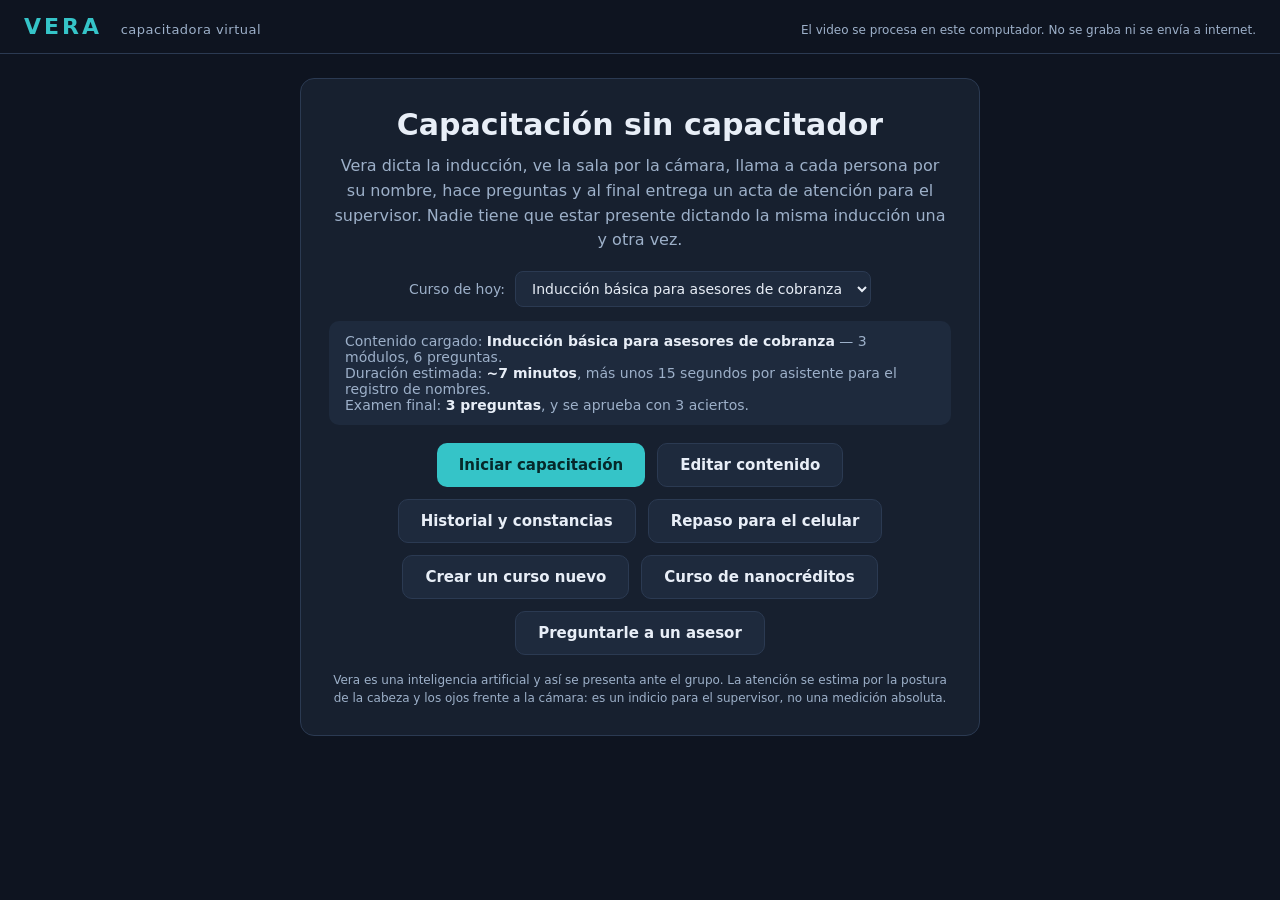
==== commit 5f9ed056: "El cuestionario del asesor, y dos cosas comprometedoras que estaban publicadas Joan pidio un enlace " ====
--- a/index.html
+++ b/index.html
@@ -50,6 +50,7 @@
         <a class="btn btn-secundario" href="repaso.html" target="_blank" rel="noopener">Repaso para el celular</a>
         <a class="btn btn-secundario" href="extraer.html" target="_blank" rel="noopener" title="Convierte lo que sabe alguien del equipo en un curso que Vera puede dictar">Crear un curso nuevo</a>
         <a class="btn btn-secundario" href="cuestionario.html" target="_blank" rel="noopener" title="Las preguntas para armar el curso de cobranza de nanocréditos de app">Curso de nanocréditos</a>
+        <a class="btn btn-secundario" href="cuestionario-asesor.html" target="_blank" rel="noopener" title="El cuestionario que se le manda a un asesor con experiencia: 12 preguntas de su dia a dia">Preguntarle a un asesor</a>
       </div>
       <p class="letra-menuda">
         Vera es una inteligencia artificial y así se presenta ante el grupo.
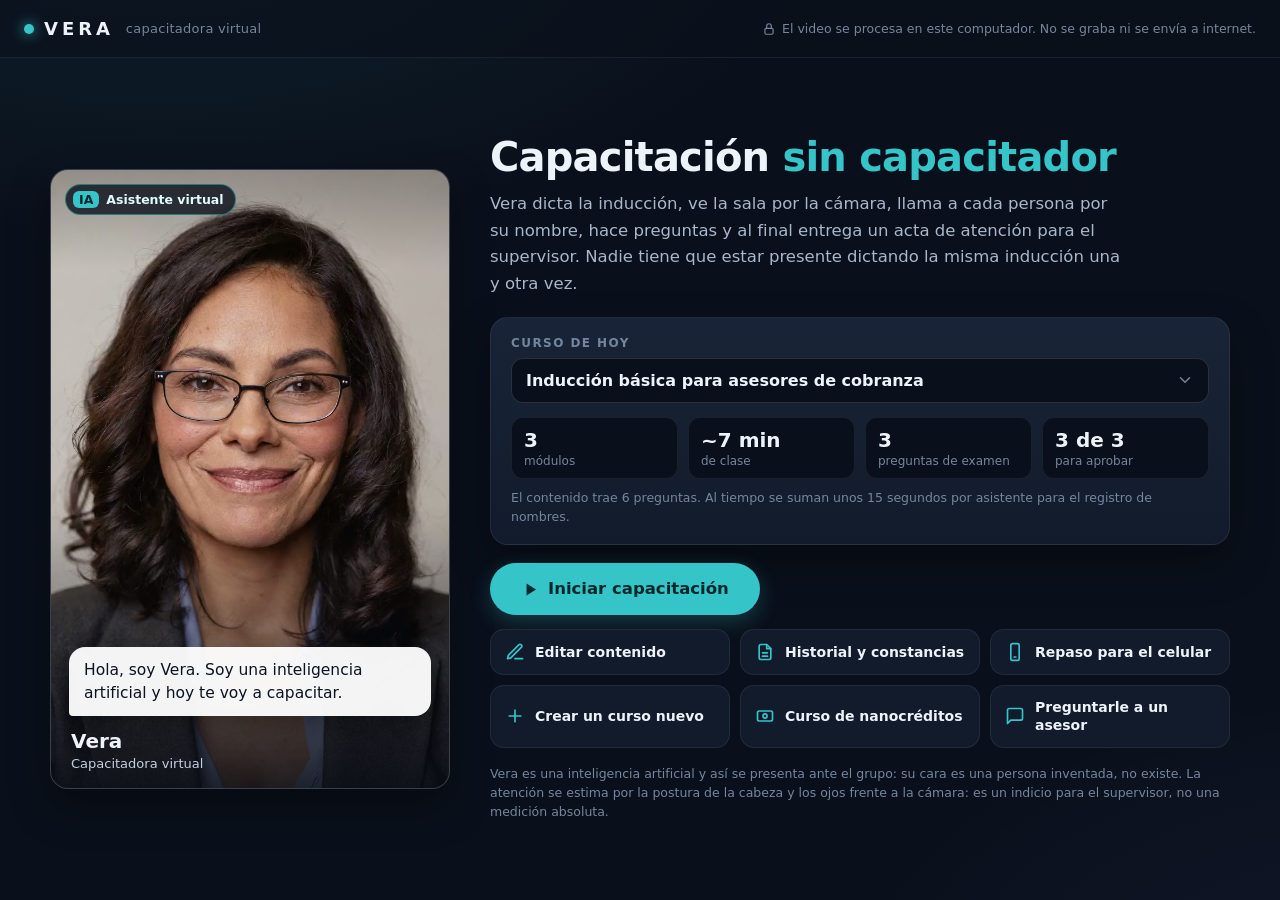
==== commit 13ff0731: "Vera con cara humana y la sala como una videollamada Joan pidio que la tutora pareciera una persona:" ====
--- a/index.html
+++ b/index.html
@@ -9,25 +9,32 @@
 <body>
 
 <header class="cabecera">
-  <div class="marca">VERA <span>capacitadora virtual</span></div>
-  <div class="cabecera-nota">El video se procesa en este computador. No se graba ni se envía a internet.</div>
+  <div class="marca"><i aria-hidden="true"></i>VERA <span>capacitadora virtual</span></div>
+  <div class="cabecera-nota"><svg class="ico" viewBox="0 0 24 24" fill="none" stroke="currentColor" stroke-width="2" aria-hidden="true"><rect x="5" y="11" width="14" height="10" rx="2"/><path d="M8 11V7a4 4 0 0 1 8 0v4"/></svg>El video se procesa en este computador. No se graba ni se envía a internet.</div>
 </header>
 
 <main>
 
   <!-- ══════════ PANTALLA: INICIO ══════════ -->
   <section id="p-inicio" class="pantalla activa">
-    <div class="tarjeta tarjeta-centrada">
-      <h1>Capacitación sin capacitador</h1>
+    <div class="inicio">
+      <!-- La cara de Vera la arma vera.js (foto + video de escuchar). La
+           etiqueta IA va en el HTML para que nunca se pierda: Vera parece una
+           persona y no puede pasar por una. -->
+      <figure class="vera-cuadro vera-retrato">
+        <div class="vera-medios" data-vera-retrato></div>
+        <span class="vera-ia"><b>IA</b> Asistente virtual</span>
+        <div class="vera-globo">Hola, soy Vera. Soy una inteligencia artificial y hoy te voy a capacitar.</div>
+        <figcaption class="vera-pie"><div><strong>Vera</strong><span>Capacitadora virtual</span></div></figcaption>
+      </figure>
+
+      <div class="inicio-cuerpo">
+      <h1>Capacitación <em>sin capacitador</em></h1>
       <p class="intro">
         Vera dicta la inducción, ve la sala por la cámara, llama a cada persona por su
         nombre, hace preguntas y al final entrega un acta de atención para el supervisor.
         Nadie tiene que estar presente dictando la misma inducción una y otra vez.
       </p>
-      <div class="selector-curso">
-        <label for="sel-curso">Curso de hoy:</label>
-        <select id="sel-curso"></select>
-      </div>
       <div id="aviso-rescate" class="aviso-rescate oculto">
         <span id="rescate-texto"></span>
         <span class="registro-acciones">
@@ -42,21 +49,29 @@
           <button id="btn-ver-recertificar" class="btn btn-mini">Ver quiénes</button>
         </span>
       </div>
-      <div id="inicio-resumen" class="resumen-contenido"></div>
-      <div class="botonera">
-        <button id="btn-comenzar" class="btn btn-primario">Iniciar capacitación</button>
-        <button id="btn-editar-contenido" class="btn btn-secundario">Editar contenido</button>
-        <button id="btn-historial" class="btn btn-secundario">Historial y constancias</button>
-        <a class="btn btn-secundario" href="repaso.html" target="_blank" rel="noopener">Repaso para el celular</a>
-        <a class="btn btn-secundario" href="extraer.html" target="_blank" rel="noopener" title="Convierte lo que sabe alguien del equipo en un curso que Vera puede dictar">Crear un curso nuevo</a>
-        <a class="btn btn-secundario" href="cuestionario.html" target="_blank" rel="noopener" title="Las preguntas para armar el curso de cobranza de nanocréditos de app">Curso de nanocréditos</a>
-        <a class="btn btn-secundario" href="cuestionario-asesor.html" target="_blank" rel="noopener" title="El cuestionario que se le manda a un asesor con experiencia: 12 preguntas de su dia a dia">Preguntarle a un asesor</a>
+      <div class="curso-hoy">
+        <label for="sel-curso">Curso de hoy</label>
+        <select id="sel-curso"></select>
+        <div id="inicio-resumen" class="resumen-contenido"></div>
+      </div>
+      <div class="botonera botonera-inicio">
+        <button id="btn-comenzar" class="btn btn-primario btn-grande"><svg class="ico" viewBox="0 0 24 24" fill="currentColor" aria-hidden="true"><path d="M7 4.5v15l12-7.5z"/></svg>Iniciar capacitación</button>
+      </div>
+      <div class="acciones">
+        <button id="btn-editar-contenido" class="accion"><svg class="ico" viewBox="0 0 24 24" fill="none" stroke="currentColor" stroke-width="2" stroke-linecap="round" stroke-linejoin="round" aria-hidden="true"><path d="M12 20h9"/><path d="M16.5 3.5a2.1 2.1 0 0 1 3 3L7 19l-4 1 1-4z"/></svg>Editar contenido</button>
+        <button id="btn-historial" class="accion"><svg class="ico" viewBox="0 0 24 24" fill="none" stroke="currentColor" stroke-width="2" stroke-linecap="round" stroke-linejoin="round" aria-hidden="true"><path d="M14 3H7a2 2 0 0 0-2 2v14a2 2 0 0 0 2 2h10a2 2 0 0 0 2-2V8z"/><path d="M14 3v5h5M9 13h6M9 17h6"/></svg>Historial y constancias</button>
+        <a class="accion" href="repaso.html" target="_blank" rel="noopener"><svg class="ico" viewBox="0 0 24 24" fill="none" stroke="currentColor" stroke-width="2" stroke-linecap="round" stroke-linejoin="round" aria-hidden="true"><rect x="7" y="2" width="10" height="20" rx="2"/><path d="M11 18h2"/></svg>Repaso para el celular</a>
+        <a class="accion" href="extraer.html" target="_blank" rel="noopener" title="Convierte lo que sabe alguien del equipo en un curso que Vera puede dictar"><svg class="ico" viewBox="0 0 24 24" fill="none" stroke="currentColor" stroke-width="2" stroke-linecap="round" aria-hidden="true"><path d="M12 5v14M5 12h14"/></svg>Crear un curso nuevo</a>
+        <a class="accion" href="cuestionario.html" target="_blank" rel="noopener" title="Las preguntas para armar el curso de cobranza de nanocréditos de app"><svg class="ico" viewBox="0 0 24 24" fill="none" stroke="currentColor" stroke-width="2" aria-hidden="true"><rect x="3" y="6" width="18" height="12" rx="2"/><circle cx="12" cy="12" r="2.5"/></svg>Curso de nanocréditos</a>
+        <a class="accion" href="cuestionario-asesor.html" target="_blank" rel="noopener" title="El cuestionario que se le manda a un asesor con experiencia: 12 preguntas de su dia a dia"><svg class="ico" viewBox="0 0 24 24" fill="none" stroke="currentColor" stroke-width="2" stroke-linejoin="round" aria-hidden="true"><path d="M21 15a2 2 0 0 1-2 2H7l-4 4V5a2 2 0 0 1 2-2h14a2 2 0 0 1 2 2z"/></svg>Preguntarle a un asesor</a>
       </div>
       <p class="letra-menuda">
-        Vera es una inteligencia artificial y así se presenta ante el grupo.
-        La atención se estima por la postura de la cabeza y los ojos frente a la cámara:
-        es un indicio para el supervisor, no una medición absoluta.
+        Vera es una inteligencia artificial y así se presenta ante el grupo: su cara
+        es una persona inventada, no existe. La atención se estima por la postura de
+        la cabeza y los ojos frente a la cámara: es un indicio para el supervisor,
+        no una medición absoluta.
       </p>
+      </div>
     </div>
   </section>
 
@@ -78,11 +93,11 @@
         si hay un grupo en la sala, léeselo o proyéctalo antes de empezar.</p>
       </div>
       <div class="prueba-mic">
-        <button id="btn-probar-voz" class="btn btn-secundario">🔊 Probar la voz de Vera</button>
+        <button id="btn-probar-voz" class="btn btn-secundario"><svg class="ico" viewBox="0 0 24 24" fill="none" stroke="currentColor" stroke-width="2" stroke-linecap="round" stroke-linejoin="round" aria-hidden="true"><path d="M11 5 6 9H3v6h3l5 4z"/><path d="M15.5 8.5a5 5 0 0 1 0 7M18.5 5.5a9 9 0 0 1 0 13"/></svg>Probar la voz de Vera</button>
         <span id="resultado-voz" class="resultado-mic"></span>
       </div>
       <div class="prueba-mic">
-        <button id="btn-probar-mic" class="btn btn-secundario">🎤 Probar el micrófono</button>
+        <button id="btn-probar-mic" class="btn btn-secundario"><svg class="ico" viewBox="0 0 24 24" fill="none" stroke="currentColor" stroke-width="2" stroke-linecap="round" aria-hidden="true"><rect x="9" y="3" width="6" height="11" rx="3"/><path d="M5 11a7 7 0 0 0 14 0M12 18v3"/></svg>Probar el micrófono</button>
         <span id="resultado-mic" class="resultado-mic"></span>
       </div>
       <div class="prueba-mic">
@@ -126,17 +141,32 @@
   <section id="p-sala" class="pantalla">
     <div class="sala">
 
-      <!-- Columna izquierda: Vera -->
+      <!-- Izquierda: Vera en grande, como en una videollamada. Frente a un
+           asesor solo, una cara a tamaño real sostiene la atención mejor que
+           un recuadro chico al lado de la diapositiva. -->
       <div class="col-vera">
-        <div id="vera-contenedor" class="vera-marco"></div>
-        <div class="vera-placa">Vera · inteligencia artificial</div>
-        <div id="vera-estado" class="vera-estado"></div>
-        <div id="vera-subtitulo" class="vera-subtitulo"></div>
-        <button id="btn-saltar" class="btn btn-mini" title="Salta lo que Vera está diciendo">Saltar ⏭</button>
-        <button id="btn-tablero" class="btn btn-mini" title="Oculta el video y la atención de cada persona: úsalo si proyectas la pantalla en la sala">🙈 Ocultar tablero</button>
-      </div>
-
-      <!-- Columna central: contenido -->
+        <figure class="vera-cuadro">
+          <div id="vera-contenedor" class="vera-medios"></div>
+          <span class="vera-ia"><b>IA</b> Asistente virtual</span>
+          <div id="vera-estado" class="vera-estado"></div>
+          <div id="vera-subtitulo" class="vera-subtitulo"></div>
+          <figcaption class="vera-pie">
+            <div><strong>Vera</strong><span>Capacitadora virtual · inteligencia artificial</span></div>
+            <div class="ondas" aria-hidden="true"><i></i><i></i><i></i><i></i></div>
+          </figcaption>
+        </figure>
+        <div class="controles-vera">
+          <button id="btn-duda" class="btn btn-primario oculto" title="Vera repite el punto y queda anotado como duda del grupo, sin nombres"><svg class="ico" viewBox="0 0 24 24" fill="none" stroke="currentColor" stroke-width="2" stroke-linecap="round" stroke-linejoin="round" aria-hidden="true"><path d="M18 11V6a2 2 0 0 0-4 0v5"/><path d="M14 10V4a2 2 0 0 0-4 0v6"/><path d="M10 10.5V6a2 2 0 0 0-4 0v8"/><path d="M18 8a2 2 0 1 1 4 0v6a8 8 0 0 1-8 8h-2c-2.8 0-4.5-.9-6-2.3l-3.6-3.6a2 2 0 0 1 2.8-2.8L7 15"/></svg>No entendí — repetir</button>
+          <!-- Los dos rótulos viven en el HTML y la app solo cambia una clase:
+               así el ícono no se pierde al alternar. -->
+          <button id="btn-pausar" class="btn btn-secundario oculto" title="Detiene la capacitación sin cerrar el acta"><span class="si-no"><svg class="ico" viewBox="0 0 24 24" fill="currentColor" aria-hidden="true"><rect x="6" y="5" width="4" height="14" rx="1"/><rect x="14" y="5" width="4" height="14" rx="1"/></svg>Pausar</span><span class="si-si"><svg class="ico" viewBox="0 0 24 24" fill="currentColor" aria-hidden="true"><path d="M7 4.5v15l12-7.5z"/></svg>Continuar</span></button>
+          <button id="btn-saltar" class="btn btn-secundario" title="Salta lo que Vera está diciendo"><svg class="ico" viewBox="0 0 24 24" fill="currentColor" aria-hidden="true"><path d="M5 5l9 7-9 7z"/><rect x="16" y="5" width="3" height="14" rx="1"/></svg>Saltar</button>
+          <button id="btn-tablero" class="btn btn-mini" title="Oculta el video y la atención de cada persona: úsalo si proyectas la pantalla en la sala"><span class="si-no"><svg class="ico" viewBox="0 0 24 24" fill="none" stroke="currentColor" stroke-width="2" stroke-linecap="round" aria-hidden="true"><path d="M3 3l18 18"/><path d="M10.6 5.1A10 10 0 0 1 22 12a17 17 0 0 1-3.2 4.2M6.6 6.6A17 17 0 0 0 2 12s3.6 7 10 7a9.7 9.7 0 0 0 5.4-1.6"/></svg>Ocultar tablero</span><span class="si-si"><svg class="ico" viewBox="0 0 24 24" fill="none" stroke="currentColor" stroke-width="2" aria-hidden="true"><path d="M2 12s3.6-7 10-7 10 7 10 7-3.6 7-10 7S2 12 2 12z"/><circle cx="12" cy="12" r="3"/></svg>Mostrar tablero</span></button>
+          <button id="btn-terminar" class="btn btn-mini" title="Corta la sesión y genera el acta con lo acumulado"><svg class="ico" viewBox="0 0 24 24" fill="none" stroke="currentColor" stroke-width="2" stroke-linejoin="round" aria-hidden="true"><path d="M14 3H7a2 2 0 0 0-2 2v14a2 2 0 0 0 2 2h10a2 2 0 0 0 2-2V8z"/><path d="M14 3v5h5"/></svg>Terminar y generar acta</button>
+        </div>
+      </div>
+
+      <!-- Derecha: lo que se está enseñando y la sala -->
       <div class="col-contenido">
         <div id="barra-fase" class="barra-fase"></div>
         <div class="diapositiva">
@@ -163,7 +193,7 @@
             <button id="btn-enviar-respuesta" class="btn btn-primario">Responder</button>
           </div>
           <div class="fila-entrada">
-            <button id="btn-responder-voz" class="btn btn-secundario">🎤 Responder por voz</button>
+            <button id="btn-responder-voz" class="btn btn-secundario"><svg class="ico" viewBox="0 0 24 24" fill="none" stroke="currentColor" stroke-width="2" stroke-linecap="round" aria-hidden="true"><rect x="9" y="3" width="6" height="11" rx="3"/><path d="M5 11a7 7 0 0 0 14 0M12 18v3"/></svg>Responder por voz</button>
             <button id="btn-sin-respuesta" class="btn btn-mini">No hubo respuesta</button>
           </div>
         </div>
@@ -196,20 +226,20 @@
         <div class="botonera-sala">
           <button id="btn-empezar-registro" class="btn btn-primario oculto">Ya estamos todos — empezar registro</button>
           <button id="btn-cambiar-a-demo" class="btn btn-secundario oculto">Continuar en modo demostración</button>
-          <button id="btn-duda" class="btn btn-primario oculto" title="Vera repite el punto y queda anotado como duda del grupo, sin nombres">🙋 No entendí — repetir</button>
-          <button id="btn-pausar" class="btn btn-secundario oculto" title="Detiene la capacitación sin cerrar el acta">⏸ Pausar</button>
-          <button id="btn-terminar" class="btn btn-mini" title="Corta la sesión y genera el acta con lo acumulado">Terminar y generar acta</button>
-        </div>
-      </div>
-
-      <!-- Columna derecha: la sala vista por Vera -->
-      <div class="col-video">
-        <div class="marco-video">
-          <video id="video-camara" playsinline muted class="oculto"></video>
-          <canvas id="lienzo-overlay" class="oculto"></canvas>
-          <canvas id="lienzo-sim" width="640" height="360" class="oculto"></canvas>
-        </div>
-        <div id="lista-personas" class="lista-personas"></div>
+        </div>
+
+        <!-- La sala vista por Vera. "Ocultar tablero" la esconde entera. -->
+        <div class="col-video">
+          <div class="panel-titulo">La sala <span>lo que ve Vera · se procesa en este computador</span></div>
+          <div class="col-video-cuerpo">
+            <div class="marco-video">
+              <video id="video-camara" playsinline muted class="oculto"></video>
+              <canvas id="lienzo-overlay" class="oculto"></canvas>
+              <canvas id="lienzo-sim" width="640" height="360" class="oculto"></canvas>
+            </div>
+            <div id="lista-personas" class="lista-personas"></div>
+          </div>
+        </div>
       </div>
 
     </div>
--- a/estilo.css
+++ b/estilo.css
@@ -1,54 +1,92 @@
 /* Vera — Capacitadora Virtual
-   Tema oscuro pensado para proyectarse en una sala: contraste alto,
-   letra grande, nada que compita con la cara de Vera. */
+   Tema oscuro pensado para proyectarse en una sala: contraste alto, letra
+   grande y nada que compita con la cara de Vera.
+
+   Rediseño del 26-nov-2026: cara humana y sala tipo videollamada. Los nombres
+   viejos de la paleta (--fondo-tarjeta, --borde, --texto-suave…) siguen
+   existiendo como alias, porque cuestionario.html, extraer.html y repaso.html
+   usan esta misma hoja y tienen estilos propios escritos con esos nombres. */
 
 :root {
-  --fondo: #0e1420;
-  --fondo-tarjeta: #17202f;
-  --fondo-suave: #1e2a3d;
-  --borde: #2b3a52;
-  --texto: #e8eef7;
-  --texto-suave: #9db0c9;
+  --fondo: #0a101b;
+  --superficie: #121b2b;
+  --superficie-2: #182437;
+  --linea: rgba(255, 255, 255, .07);
+  --linea-2: rgba(255, 255, 255, .13);
+  --texto: #eef3fa;
+  --texto-2: #a8b7cb;
+  --texto-3: #74869e;
   --acento: #35c4c8;        /* el color de Vera */
+  --acento-2: #6fe3e6;
   --acento-fuerte: #1fa8ac;
-  --ambar: #e8b93d;
-  --rojo: #e05d5d;
-  --verde: #4fc37f;
-  --radio: 14px;
+  --acento-tenue: rgba(53, 196, 200, .13);
+  --ambar: #f2b84b;
+  --rojo: #f06b6b;
+  --verde: #55cf8d;
+  --radio: 18px;
+  --radio-chico: 12px;
+  --sombra: 0 18px 40px rgba(0, 0, 0, .38);
+  --alto-cabecera: 58px;
+
+  /* Alias de la paleta anterior */
+  --fondo-tarjeta: var(--superficie);
+  --fondo-suave: var(--superficie-2);
+  --borde: #273650;
+  --texto-suave: var(--texto-2);
 }
 
 * { box-sizing: border-box; margin: 0; padding: 0; }
 
 body {
-  background: var(--fondo);
-  color: var(--texto);
-  font-family: "Segoe UI", system-ui, sans-serif;
+  background:
+    radial-gradient(1100px 560px at 12% -12%, rgba(53, 196, 200, .10), transparent 62%),
+    radial-gradient(900px 520px at 108% 112%, rgba(110, 120, 255, .07), transparent 60%),
+    var(--fondo);
+  background-attachment: fixed;
+  color: var(--texto);
+  font-family: "Segoe UI Variable Text", "Segoe UI", system-ui, sans-serif;
   min-height: 100vh;
 }
+
+/* Íconos dibujados en línea (SVG), en vez de emojis: un emoji cambia de cara
+   según el Windows y en un proyector se ve como una mancha de color. */
+.ico { width: 18px; height: 18px; flex: none; }
 
 /* ── Cabecera ─────────────────────────────────────────── */
 .cabecera {
   display: flex;
-  align-items: baseline;
+  align-items: center;
   justify-content: space-between;
-  gap: 16px;
-  padding: 14px 24px;
-  border-bottom: 1px solid var(--borde);
+  flex-wrap: wrap;
+  gap: 8px 16px;
+  min-height: var(--alto-cabecera);
+  padding: 10px 24px;
+  border-bottom: 1px solid var(--linea);
+  background: rgba(10, 16, 27, .65);
 }
 .marca {
-  font-size: 22px;
+  display: flex;
+  align-items: center;
+  gap: 10px;
+  font-size: 18px;
   font-weight: 800;
-  letter-spacing: 3px;
-  color: var(--acento);
+  letter-spacing: .22em;
+  color: var(--texto);
+}
+.marca i {
+  width: 10px; height: 10px; border-radius: 50%;
+  background: var(--acento);
+  box-shadow: 0 0 14px var(--acento);
 }
 .marca span {
   font-size: 13px;
   font-weight: 400;
-  letter-spacing: 0.5px;
-  color: var(--texto-suave);
-  margin-left: 8px;
-}
-.cabecera-nota { font-size: 12px; color: var(--texto-suave); }
+  letter-spacing: .02em;
+  color: var(--texto-3);
+  margin-left: 2px;
+}
+.cabecera-nota { display: flex; align-items: center; gap: 6px; font-size: 12.5px; color: var(--texto-3); }
+.cabecera-nota .ico { width: 14px; height: 14px; }
 
 /* ── Pantallas ────────────────────────────────────────── */
 .pantalla { display: none; padding: 24px; }
@@ -56,18 +94,20 @@
 .oculto { display: none !important; }
 
 .tarjeta {
-  background: var(--fondo-tarjeta);
-  border: 1px solid var(--borde);
+  background: linear-gradient(180deg, var(--superficie-2), var(--superficie));
+  border: 1px solid var(--linea);
   border-radius: var(--radio);
-  padding: 28px;
+  box-shadow: var(--sombra);
+  padding: 30px;
   max-width: 980px;
   margin: 0 auto;
 }
-.tarjeta-centrada { max-width: 680px; text-align: center; }
-
-h1 { font-size: 30px; margin-bottom: 12px; }
-h2 { font-size: 22px; margin-bottom: 10px; }
-.intro { color: var(--texto-suave); line-height: 1.55; margin-bottom: 18px; }
+.tarjeta-centrada { max-width: 700px; text-align: center; }
+
+h1, h2 { font-family: "Segoe UI Variable Display", "Segoe UI", system-ui, sans-serif; letter-spacing: -.01em; }
+h1 { font-size: 30px; line-height: 1.15; margin-bottom: 12px; }
+h2 { font-size: 22px; line-height: 1.25; margin-bottom: 10px; }
+.intro { color: var(--texto-2); line-height: 1.6; margin-bottom: 18px; }
 
 .selector-curso {
   display: flex;
@@ -76,68 +116,310 @@
   gap: 10px;
   margin-bottom: 14px;
   font-size: 14px;
-  color: var(--texto-suave);
+  color: var(--texto-2);
 }
 .selector-curso select {
-  background: var(--fondo-suave);
-  border: 1px solid var(--borde);
-  border-radius: 8px;
+  background: var(--superficie-2);
+  border: 1px solid var(--linea-2);
+  border-radius: 10px;
   color: var(--texto);
   font-family: inherit;
   font-size: 14px;
   padding: 8px 12px;
 }
 .selector-curso select:focus { outline: none; border-color: var(--acento); }
+select option { background: var(--superficie); color: var(--texto); }
 
 .resumen-contenido {
-  background: var(--fondo-suave);
-  border-radius: 10px;
+  background: var(--superficie-2);
+  border-radius: 12px;
   padding: 12px 16px;
   margin-bottom: 18px;
   font-size: 14px;
-  color: var(--texto-suave);
+  color: var(--texto-2);
   text-align: left;
 }
 .resumen-contenido strong { color: var(--texto); }
 
-.letra-menuda { font-size: 12px; color: var(--texto-suave); line-height: 1.5; margin-top: 16px; }
+.letra-menuda { font-size: 12.5px; color: var(--texto-3); line-height: 1.55; margin-top: 16px; }
 
 /* ── Botones ──────────────────────────────────────────── */
 .botonera { display: flex; gap: 12px; justify-content: center; flex-wrap: wrap; margin-top: 8px; }
 .btn {
-  border: none;
-  border-radius: 10px;
-  padding: 12px 22px;
+  display: inline-flex;
+  align-items: center;
+  justify-content: center;
+  gap: 8px;
+  border: 1px solid transparent;
+  border-radius: 999px;
+  padding: 11px 20px;
+  font-family: inherit;
   font-size: 15px;
   font-weight: 600;
+  line-height: 1.2;
   cursor: pointer;
-  font-family: inherit;
-}
+  text-decoration: none;
+  transition: background .15s, border-color .15s, color .15s;
+}
+.btn .ico { width: 17px; height: 17px; }
 .btn:disabled { opacity: 0.4; cursor: not-allowed; }
-a.btn { text-decoration: none; display: inline-flex; align-items: center; }
-.btn-primario { background: var(--acento); color: #06282a; }
-.btn-primario:not(:disabled):hover { background: var(--acento-fuerte); color: #eafcfc; }
-.btn-secundario { background: var(--fondo-suave); color: var(--texto); border: 1px solid var(--borde); }
+a.btn { text-decoration: none; }
+.btn-primario { background: var(--acento); color: #04282a; box-shadow: 0 6px 20px rgba(53, 196, 200, .25); }
+.btn-primario:not(:disabled):hover { background: var(--acento-2); }
+.btn-secundario { background: var(--superficie-2); color: var(--texto); border-color: var(--linea-2); }
 .btn-secundario:not(:disabled):hover { border-color: var(--acento); }
 .btn-mini {
   background: transparent;
-  color: var(--texto-suave);
-  border: 1px solid var(--borde);
+  color: var(--texto-2);
+  border-color: var(--linea-2);
   padding: 8px 14px;
   font-size: 13px;
 }
-.btn-mini:hover { color: var(--texto); }
+.btn-mini:not(:disabled):hover { color: var(--texto); border-color: var(--texto-3); }
+.btn-grande { padding: 15px 30px; font-size: 16.5px; }
+.btn-grande .ico { width: 19px; height: 19px; }
+.btn:focus-visible, .accion:focus-visible, .opcion:focus-visible, .pestana:focus-visible {
+  outline: 2px solid var(--acento-2);
+  outline-offset: 2px;
+}
+
+/* Botones de dos estados (Pausar/Continuar, Ocultar/Mostrar tablero): los
+   dos rótulos están en el HTML y la app solo pone o quita .activo. Si la app
+   cambiara el texto, se borraría el ícono. */
+.si-no, .si-si { align-items: center; gap: 8px; }
+.si-no { display: inline-flex; }
+.si-si { display: none; }
+.btn.activo .si-no { display: none; }
+.btn.activo .si-si { display: inline-flex; }
+
+/* ── Inicio ───────────────────────────────────────────── */
+.inicio {
+  display: grid;
+  grid-template-columns: minmax(300px, 400px) minmax(0, 1fr);
+  gap: 40px;
+  align-items: center;
+  max-width: 1180px;
+  min-height: calc(100vh - var(--alto-cabecera) - 48px);
+  margin: 0 auto;
+}
+.vera-retrato { height: min(620px, calc(100vh - 130px)); min-height: 440px; }
+.inicio h1 { font-size: 40px; line-height: 1.08; letter-spacing: -.02em; }
+.inicio h1 em { font-style: normal; color: var(--acento); }
+.inicio .intro { font-size: 16.5px; max-width: 640px; margin-bottom: 20px; }
+.inicio .aviso-rescate { margin-bottom: 16px; }
+.inicio .letra-menuda { margin-top: 16px; }
+
+.curso-hoy {
+  background: linear-gradient(180deg, var(--superficie-2), var(--superficie));
+  border: 1px solid var(--linea);
+  border-radius: var(--radio);
+  box-shadow: var(--sombra);
+  padding: 18px 20px;
+  margin-bottom: 18px;
+}
+.curso-hoy > label {
+  display: block;
+  font-size: 12px;
+  font-weight: 700;
+  letter-spacing: .12em;
+  text-transform: uppercase;
+  color: var(--texto-3);
+  margin-bottom: 8px;
+}
+.curso-hoy select {
+  width: 100%;
+  appearance: none;
+  background: var(--fondo) url("data:image/svg+xml;utf8,<svg xmlns='http://www.w3.org/2000/svg' viewBox='0 0 24 24' fill='none' stroke='%2374869e' stroke-width='2' stroke-linecap='round'><path d='M6 9l6 6 6-6'/></svg>") no-repeat right 14px center / 18px;
+  border: 1px solid var(--linea-2);
+  border-radius: 12px;
+  color: var(--texto);
+  font-family: inherit;
+  font-size: 16px;
+  font-weight: 600;
+  padding: 12px 44px 12px 14px;
+  cursor: pointer;
+}
+.curso-hoy select:focus { outline: none; border-color: var(--acento); }
+.curso-hoy .resumen-contenido { background: none; padding: 0; margin: 14px 0 0; }
+.datos-curso { display: grid; grid-template-columns: repeat(4, minmax(0, 1fr)); gap: 10px; }
+.dato { background: var(--fondo); border: 1px solid var(--linea); border-radius: 12px; padding: 10px 12px; }
+.dato b { display: block; font-size: 20px; font-weight: 700; color: var(--texto); }
+.dato span { font-size: 12px; color: var(--texto-3); }
+.datos-nota { margin-top: 10px; font-size: 12.5px; line-height: 1.5; color: var(--texto-3); }
+.datos-aviso { margin-top: 10px; font-size: 13px; line-height: 1.5; color: var(--ambar); }
+
+.botonera-inicio { justify-content: flex-start; margin: 0 0 14px; }
+.acciones { display: grid; grid-template-columns: repeat(3, minmax(0, 1fr)); gap: 10px; }
+.accion {
+  display: flex;
+  align-items: center;
+  gap: 10px;
+  padding: 12px 14px;
+  border-radius: 14px;
+  background: var(--superficie);
+  border: 1px solid var(--linea);
+  color: var(--texto);
+  font-family: inherit;
+  font-size: 14px;
+  font-weight: 600;
+  line-height: 1.3;
+  text-align: left;
+  text-decoration: none;
+  cursor: pointer;
+  transition: border-color .15s, background .15s;
+}
+.accion:hover { border-color: rgba(53, 196, 200, .45); background: var(--superficie-2); }
+.accion .ico { width: 20px; height: 20px; color: var(--acento); }
+
+/* ── La cara de Vera ──────────────────────────────────── */
+/* Un recuadro de videollamada: el video (o la foto) a sangre y, encima, solo
+   lo que hace falta leer. Nada de desenfoques sobre el video: en los
+   computadores de oficina con gráficos integrados cuestan fluidez. */
+.vera-cuadro {
+  position: relative;
+  overflow: hidden;
+  margin: 0;
+  isolation: isolate;
+  border-radius: var(--radio);
+  background: #1b2232;
+  border: 1px solid var(--linea-2);
+  box-shadow: var(--sombra);
+  transition: box-shadow .3s;
+}
+.vera-medios { position: absolute; inset: 0; }
+.vera-medios img,
+.vera-medios video {
+  position: absolute;
+  inset: 0;
+  width: 100%;
+  height: 100%;
+  object-fit: cover;
+  object-position: 50% 22%;
+}
+/* El fundido de escuchar a hablar: vera.js cuenta con que dura 0,3 s. */
+.vera-clip { opacity: 0; transition: opacity .3s ease; }
+.vera-clip.visible { opacity: 1; }
+.vera-cuadro::after {
+  content: "";
+  position: absolute;
+  inset: 0;
+  z-index: 1;
+  pointer-events: none;
+  background: linear-gradient(180deg, rgba(0, 0, 0, .25) 0%, transparent 16%, transparent 55%, rgba(6, 10, 18, .86) 100%);
+}
+.vera-cuadro.hablando {
+  box-shadow: var(--sombra), 0 0 0 2px rgba(53, 196, 200, .75), 0 0 34px rgba(53, 196, 200, .25);
+}
+/* La etiqueta que nunca se quita: Vera parece una persona y no lo es. */
+.vera-ia {
+  position: absolute;
+  z-index: 2;
+  top: 14px;
+  left: 14px;
+  display: inline-flex;
+  align-items: center;
+  gap: 7px;
+  padding: 6px 11px 6px 7px;
+  border-radius: 999px;
+  background: rgba(8, 14, 24, .78);
+  border: 1px solid rgba(53, 196, 200, .5);
+  color: #dffbfc;
+  font-size: 12.5px;
+  font-weight: 600;
+}
+.vera-ia b { background: var(--acento); color: #04282a; border-radius: 6px; padding: 1px 6px; font-weight: 800; }
+/* Solo aparece mientras Vera escucha (el medidor del micrófono). */
+.vera-estado {
+  position: absolute;
+  z-index: 2;
+  top: 14px;
+  right: 14px;
+  padding: 6px 12px;
+  border-radius: 999px;
+  background: rgba(8, 14, 24, .8);
+  border: 1px solid rgba(240, 107, 107, .55);
+  color: #fff;
+  font-size: 13px;
+  font-weight: 600;
+}
+.vera-estado:empty { display: none; }
+.vera-subtitulo {
+  position: absolute;
+  z-index: 2;
+  left: 20px;
+  right: 20px;
+  bottom: 78px;
+  max-height: 45%;
+  overflow-y: auto;
+  padding: 12px 16px;
+  border-radius: 14px;
+  background: rgba(6, 10, 18, .8);
+  border: 1px solid rgba(255, 255, 255, .08);
+  color: #fff;
+  font-size: 19px;
+  line-height: 1.45;
+  text-align: center;
+  transition: opacity .3s;
+}
+.vera-subtitulo:empty { display: none; }
+.vera-cuadro:not(.hablando) .vera-subtitulo { opacity: .8; }
+.vera-pie {
+  position: absolute;
+  z-index: 2;
+  left: 20px;
+  right: 20px;
+  bottom: 16px;
+  display: flex;
+  align-items: flex-end;
+  justify-content: space-between;
+  gap: 12px;
+}
+.vera-pie strong { display: block; font-size: 20px; font-weight: 700; }
+.vera-pie span { font-size: 13px; color: #c3d0e0; }
+.ondas { display: flex; align-items: flex-end; gap: 3px; height: 18px; opacity: 0; transition: opacity .3s; }
+.ondas i {
+  width: 4px;
+  border-radius: 2px;
+  background: var(--acento-2);
+  transform-origin: bottom;
+  animation: onda 1s ease-in-out infinite paused;
+}
+.ondas i:nth-child(1) { height: 40%; animation-delay: -.2s; }
+.ondas i:nth-child(2) { height: 90%; animation-delay: -.5s; }
+.ondas i:nth-child(3) { height: 60%; animation-delay: -.8s; }
+.ondas i:nth-child(4) { height: 75%; animation-delay: -.35s; }
+.vera-cuadro.hablando .ondas { opacity: 1; }
+.vera-cuadro.hablando .ondas i { animation-play-state: running; }
+@keyframes onda { 50% { transform: scaleY(.35); } }
+
+/* El saludo de la pantalla de inicio */
+.vera-globo {
+  position: absolute;
+  z-index: 2;
+  left: 18px;
+  right: 18px;
+  bottom: 72px;
+  padding: 12px 15px;
+  border-radius: 16px 16px 16px 4px;
+  background: rgba(255, 255, 255, .95);
+  color: #0b1422;
+  font-size: 15.5px;
+  font-weight: 500;
+  line-height: 1.45;
+  box-shadow: 0 10px 26px rgba(0, 0, 0, .35);
+}
 
 /* ── Consentimiento ───────────────────────────────────── */
 .caja-legal {
-  background: var(--fondo-suave);
-  border-left: 4px solid var(--acento);
-  border-radius: 8px;
-  padding: 16px;
+  background: var(--fondo);
+  border: 1px solid var(--linea);
+  border-left: 3px solid var(--acento);
+  border-radius: 12px;
+  padding: 16px 18px;
   text-align: left;
   font-size: 14px;
-  line-height: 1.55;
-  color: var(--texto-suave);
+  line-height: 1.6;
+  color: var(--texto-2);
 }
 .caja-legal p + p { margin-top: 10px; }
 .caja-legal strong { color: var(--texto); }
@@ -149,7 +431,7 @@
   flex-wrap: wrap;
   margin: 16px 0 4px;
 }
-.resultado-mic { font-size: 13px; color: var(--texto-suave); max-width: 380px; text-align: left; }
+.resultado-mic { font-size: 13px; color: var(--texto-2); max-width: 380px; text-align: left; }
 .respuesta-aviso { font-size: 13px; color: var(--ambar); margin-bottom: 6px; }
 .respuesta-aviso:empty { display: none; }
 
@@ -159,121 +441,137 @@
   gap: 10px;
   text-align: left;
   margin: 18px 0;
+  padding: 14px 16px;
+  border-radius: 12px;
+  background: var(--acento-tenue);
+  border: 1px solid rgba(53, 196, 200, .3);
   font-size: 14px;
+  line-height: 1.5;
   cursor: pointer;
 }
-.fila-consentimiento input { margin-top: 3px; width: 18px; height: 18px; accent-color: var(--acento); }
-
-/* ── Sala de capacitación ─────────────────────────────── */
+.fila-consentimiento input { margin-top: 2px; width: 18px; height: 18px; flex: none; accent-color: var(--acento); }
+
+/* ── Sala de capacitación (videollamada) ──────────────── */
+/* Alto fijo al de la ventana: Vera no se desplaza con la página y la
+   diapositiva se lee completa sin bajar. Si una pregunta trae opciones muy
+   largas, la columna derecha crece y la página baja: nada queda tapado. */
+#p-sala { padding: 18px 22px; }
 .sala {
   display: grid;
-  grid-template-columns: 300px 1fr 380px;
+  grid-template-columns: minmax(0, 1.05fr) minmax(0, 1fr);
   gap: 20px;
-  max-width: 1500px;
+  max-width: 1640px;
+  height: calc(100vh - var(--alto-cabecera) - 36px);
+  min-height: 540px;
   margin: 0 auto;
-  align-items: start;
-}
-
-.col-vera { text-align: center; }
-.vera-marco {
-  background: radial-gradient(circle at 50% 35%, #223148, var(--fondo-tarjeta));
-  border: 1px solid var(--borde);
+}
+.col-vera { display: flex; flex-direction: column; gap: 12px; min-height: 0; }
+.col-vera .vera-cuadro { flex: 1; min-height: 0; }
+.controles-vera { display: flex; flex-wrap: wrap; justify-content: center; gap: 8px 10px; }
+.controles-vera .btn { padding: 10px 16px; font-size: 14px; }
+.controles-vera .btn-mini { padding: 8px 13px; font-size: 13px; }
+
+.col-contenido { display: flex; flex-direction: column; gap: 12px; min-height: 0; }
+.barra-fase {
+  display: flex;
+  align-items: center;
+  gap: 8px;
+  min-height: 20px;
+  font-size: 13.5px;
+  font-weight: 600;
+  color: var(--texto-2);
+}
+.barra-fase::before {
+  content: "";
+  width: 8px; height: 8px; border-radius: 50%;
+  flex: none;
+  background: var(--acento);
+  box-shadow: 0 0 10px var(--acento);
+}
+.barra-fase:empty::before { display: none; }
+.diapositiva {
+  flex: 1 1 0;
+  min-height: 150px;
+  overflow-y: auto;
+  background: linear-gradient(180deg, var(--superficie-2), var(--superficie));
+  border: 1px solid var(--linea);
   border-radius: var(--radio);
-  padding: 10px;
-}
-.vera-marco svg { width: 100%; height: auto; display: block; animation: respirar 4s ease-in-out infinite; }
-@keyframes respirar {
-  0%, 100% { transform: translateY(0); }
-  50% { transform: translateY(3px); }
-}
-.vera-placa {
-  margin-top: 8px;
-  font-size: 12px;
-  letter-spacing: 1px;
-  text-transform: uppercase;
-  color: var(--texto-suave);
-}
-.vera-estado {
-  min-height: 20px;
-  margin-top: 6px;
-  font-size: 13px;
-  color: var(--acento);
-}
-.vera-subtitulo {
-  min-height: 72px;
-  margin-top: 10px;
-  padding: 10px 12px;
-  background: var(--fondo-tarjeta);
-  border: 1px solid var(--borde);
-  border-radius: 10px;
-  font-size: 15px;
-  line-height: 1.45;
-  text-align: left;
-}
-#btn-saltar { margin-top: 10px; }
-
-.col-contenido { min-height: 480px; display: flex; flex-direction: column; gap: 14px; }
-.barra-fase {
-  font-size: 13px;
-  letter-spacing: 1px;
-  text-transform: uppercase;
-  color: var(--texto-suave);
-}
-.diapositiva {
-  background: var(--fondo-tarjeta);
-  border: 1px solid var(--borde);
+  box-shadow: var(--sombra);
+  padding: 24px 28px;
+}
+.diapositiva h2 { font-size: 26px; line-height: 1.2; margin-bottom: 16px; color: var(--texto); }
+.diapositiva ul { list-style: none; display: flex; flex-direction: column; gap: 10px; }
+.diapositiva li {
+  position: relative;
+  padding: 11px 14px 11px 46px;
+  border-radius: 14px;
+  border: 1px solid transparent;
+  font-size: 16.5px;
+  line-height: 1.5;
+  color: var(--texto-3);
+  transition: color .3s, background .3s, border-color .3s;
+}
+.diapositiva li::before {
+  content: "";
+  position: absolute;
+  left: 13px;
+  top: 13px;
+  width: 20px;
+  height: 20px;
+  border-radius: 50%;
+  border: 2px solid var(--linea-2);
+}
+.diapositiva li.actual { color: var(--texto); background: var(--acento-tenue); border-color: rgba(53, 196, 200, .35); }
+.diapositiva li.actual::before {
+  border-color: var(--acento);
+  box-shadow: 0 0 0 5px rgba(53, 196, 200, .16);
+  background: radial-gradient(circle, var(--acento) 0 4px, transparent 5px);
+}
+/* Los puntos que ya pasaron llevan chulo verde. Lo decide el CSS mirando cuál
+   es el actual, sin que la app tenga que llevar la cuenta. */
+.diapositiva li:has(~ li.actual) { color: var(--texto-2); }
+.diapositiva li:has(~ li.actual)::before {
+  border-color: var(--verde);
+  background: var(--verde) url("data:image/svg+xml;utf8,<svg xmlns='http://www.w3.org/2000/svg' viewBox='0 0 24 24'><path d='M6 12.5l4 4 8-9' fill='none' stroke='%230a101b' stroke-width='3' stroke-linecap='round' stroke-linejoin='round'/></svg>") center / 12px no-repeat;
+}
+
+.zona-entrada {
+  background: var(--superficie);
+  border: 1px solid rgba(53, 196, 200, .5);
   border-radius: var(--radio);
-  padding: 26px 30px;
-  flex: 1;
-}
-.diapositiva h2 { color: var(--acento); margin-bottom: 18px; }
-.diapositiva ul { list-style: none; }
-.diapositiva li {
-  padding: 10px 0 10px 26px;
-  position: relative;
-  font-size: 17px;
-  line-height: 1.5;
-  color: var(--texto-suave);
-  transition: color 0.3s;
-}
-.diapositiva li::before {
-  content: "•";
-  position: absolute;
-  left: 6px;
-  color: var(--borde);
-}
-.diapositiva li.actual { color: var(--texto); }
-.diapositiva li.actual::before { content: "▸"; color: var(--acento); }
-
-.zona-entrada {
-  background: var(--fondo-tarjeta);
-  border: 1px solid var(--acento);
-  border-radius: var(--radio);
-  padding: 16px;
-}
-.zona-entrada label, .respuesta-para { display: block; font-size: 14px; margin-bottom: 10px; color: var(--texto-suave); }
+  box-shadow: 0 0 0 4px rgba(53, 196, 200, .06);
+  padding: 16px 18px;
+}
+.zona-entrada label, .respuesta-para { display: block; font-size: 15px; line-height: 1.45; margin-bottom: 10px; color: var(--texto); }
 .fila-entrada { display: flex; gap: 10px; margin-top: 8px; flex-wrap: wrap; }
 .fila-entrada input {
   flex: 1;
   min-width: 200px;
-  background: var(--fondo-suave);
-  border: 1px solid var(--borde);
-  border-radius: 8px;
-  padding: 10px 12px;
+  background: var(--fondo);
+  border: 1px solid var(--linea-2);
+  border-radius: 12px;
+  padding: 11px 14px;
   color: var(--texto);
   font-size: 15px;
   font-family: inherit;
 }
-.fila-entrada input:focus { outline: none; border-color: var(--acento); }
+.fila-entrada input:focus,
+.datos-sesion input:focus,
+.fila-buscar input:focus {
+  outline: none;
+  border-color: var(--acento);
+  box-shadow: 0 0 0 3px rgba(53, 196, 200, .18);
+}
 .botonera-sala { display: flex; justify-content: center; gap: 12px; flex-wrap: wrap; }
+.botonera-sala:not(:has(.btn:not(.oculto))) { display: none; }
 
 /* Opciones del examen: botones grandes, porque se responden con el mouse a un
    metro de la pantalla y porque en el examen no se usa el micrófono. */
 .opciones-lista { display: flex; flex-direction: column; gap: 10px; }
 .opcion {
-  background: var(--fondo-suave);
-  border: 1px solid var(--borde);
-  border-radius: 10px;
+  background: var(--superficie-2);
+  border: 1px solid var(--linea-2);
+  border-radius: 14px;
   color: var(--texto);
   cursor: pointer;
   font-family: inherit;
@@ -281,17 +579,40 @@
   line-height: 1.45;
   padding: 14px 18px;
   text-align: left;
-}
-.opcion:hover:not(:disabled) { border-color: var(--acento); }
+  transition: border-color .15s, background .15s;
+}
+.opcion:hover:not(:disabled) { border-color: var(--acento); background: #1d2c43; }
 .opcion:disabled { cursor: default; }
-.opcion.elegida { border-color: var(--acento); background: #24384f; }
-
-/* ── Video / simulación ───────────────────────────────── */
+.opcion.elegida { border-color: var(--acento); background: var(--acento-tenue); box-shadow: 0 0 0 3px rgba(53, 196, 200, .15); }
+
+/* ── La sala vista por Vera (cámara y personas) ───────── */
+.col-video {
+  flex: none;
+  background: var(--superficie);
+  border: 1px solid var(--linea);
+  border-radius: var(--radio);
+  box-shadow: var(--sombra);
+  padding: 12px 14px 14px;
+}
+.panel-titulo {
+  display: flex;
+  align-items: baseline;
+  justify-content: space-between;
+  gap: 10px;
+  margin-bottom: 10px;
+  font-size: 12px;
+  font-weight: 700;
+  letter-spacing: .12em;
+  text-transform: uppercase;
+  color: var(--texto-3);
+}
+.panel-titulo span { font-weight: 500; letter-spacing: 0; text-transform: none; text-align: right; }
+.col-video-cuerpo { display: grid; grid-template-columns: minmax(0, 42%) minmax(0, 1fr); gap: 12px; align-items: start; }
 .marco-video {
   position: relative;
   background: #000;
-  border: 1px solid var(--borde);
-  border-radius: var(--radio);
+  border: 1px solid var(--linea);
+  border-radius: 12px;
   overflow: hidden;
   aspect-ratio: 16 / 9;
 }
@@ -309,59 +630,86 @@
 }
 #lienzo-sim { width: 100%; height: 100%; display: block; }
 
+/* Mientras Vera busca a la gente (antes del registro) todavía no hay nada que
+   enseñar: la diapositiva vacía se quita y la cámara se agranda, porque en
+   ese momento lo único que importa es que todos queden dentro del cuadro. */
+.col-contenido:has(#diapositiva-titulo:empty):has(#diapositiva-puntos:empty) .diapositiva { display: none; }
+.col-contenido:has(#diapositiva-titulo:empty):has(#diapositiva-puntos:empty) .col-video-cuerpo { grid-template-columns: minmax(0, 1fr); }
+
 /* Tablero oculto: al proyectar en la sala, nadie tiene por qué ver en público
    el video ni cuánta atención le calcularon a su compañero. Vera sigue
    midiendo igual — solo deja de exhibirlo. */
-.sala.sin-tablero { grid-template-columns: 300px 1fr; }
 .sala.sin-tablero .col-video { display: none; }
 
-.lista-personas { display: flex; flex-direction: column; gap: 8px; margin-top: 12px; }
+.lista-personas { display: grid; grid-template-columns: minmax(0, 1fr); gap: 8px; align-content: start; }
+/* Con tres personas o más, dos columnas; el estado en palabras se esconde
+   (queda el color y el título al pasar el mouse) para que quepa el nombre. */
+.lista-personas:has(> :nth-child(3)) { grid-template-columns: repeat(2, minmax(0, 1fr)); }
+.lista-personas:has(> :nth-child(3)) .estado-chip { display: none; }
 .chip-persona {
-  display: flex;
-  align-items: center;
-  gap: 10px;
-  background: var(--fondo-tarjeta);
-  border: 1px solid var(--borde);
-  border-radius: 10px;
-  padding: 8px 12px;
-  font-size: 14px;
-}
-.chip-persona .punto {
-  width: 10px; height: 10px; border-radius: 50%;
-  background: var(--texto-suave);
-  flex-shrink: 0;
-}
-.chip-persona.atento .punto { background: var(--verde); }
-.chip-persona.distraido .punto { background: var(--ambar); }
-.chip-persona.ojos-cerrados .punto { background: var(--ambar); }
-.chip-persona.hablando .punto { background: var(--ambar); }
-.chip-persona.ausente .punto { background: var(--rojo); }
-.chip-persona .nombre { font-weight: 600; min-width: 90px; }
-.chip-persona .barra {
-  flex: 1;
-  height: 6px;
-  background: var(--fondo-suave);
-  border-radius: 3px;
-  overflow: hidden;
-}
-.chip-persona .barra i {
-  display: block;
-  height: 100%;
-  background: var(--verde);
-  border-radius: 3px;
-  transition: width 0.5s;
-}
-.chip-persona .llamados { font-size: 12px; color: var(--ambar); flex-shrink: 0; }
+  display: grid;
+  grid-template-columns: 30px minmax(0, 1fr) auto auto;
+  align-items: center;
+  gap: 9px;
+  padding: 7px 10px;
+  border-radius: 12px;
+  background: var(--superficie-2);
+  border: 1px solid var(--linea);
+  font-size: 13.5px;
+  cursor: pointer;
+}
+.chip-persona .inicial {
+  width: 30px;
+  height: 30px;
+  border-radius: 50%;
+  display: grid;
+  place-items: center;
+  font-size: 13px;
+  font-weight: 700;
+  background: #24324a;
+  color: var(--texto);
+  box-shadow: 0 0 0 2px var(--texto-3);
+}
+.chip-cuerpo { min-width: 0; display: flex; flex-direction: column; gap: 5px; }
+.chip-persona .nombre { font-weight: 600; white-space: nowrap; overflow: hidden; text-overflow: ellipsis; }
+.chip-persona .barra { display: block; height: 4px; border-radius: 2px; background: #24324a; overflow: hidden; }
+.chip-persona .barra i { display: block; height: 100%; border-radius: 2px; background: var(--verde); transition: width .5s; }
+.estado-chip {
+  padding: 3px 8px;
+  border-radius: 999px;
+  font-size: 11px;
+  font-weight: 700;
+  white-space: nowrap;
+  background: rgba(255, 255, 255, .06);
+  color: var(--texto-2);
+}
+.chip-persona .llamados { font-size: 11.5px; font-weight: 700; color: var(--ambar); }
+.chip-persona.atento .inicial { box-shadow: 0 0 0 2px var(--verde); }
+.chip-persona.atento .estado-chip { background: rgba(85, 207, 141, .14); color: var(--verde); }
+.chip-persona.distraido .inicial,
+.chip-persona.ojos-cerrados .inicial,
+.chip-persona.hablando .inicial { box-shadow: 0 0 0 2px var(--ambar); }
+.chip-persona.distraido .barra i,
+.chip-persona.ojos-cerrados .barra i,
+.chip-persona.hablando .barra i { background: var(--ambar); }
+.chip-persona.distraido .estado-chip,
+.chip-persona.ojos-cerrados .estado-chip,
+.chip-persona.hablando .estado-chip { background: rgba(242, 184, 75, .15); color: var(--ambar); }
+.chip-persona.ausente { border-color: rgba(240, 107, 107, .4); }
+.chip-persona.ausente .inicial { box-shadow: 0 0 0 2px var(--rojo); }
+.chip-persona.ausente .barra i { background: var(--rojo); }
+.chip-persona.ausente .estado-chip { background: rgba(240, 107, 107, .15); color: var(--rojo); }
 
 /* ── Acta ─────────────────────────────────────────────── */
-.acta-datos { color: var(--texto-suave); font-size: 14px; margin-bottom: 16px; }
+.acta-datos { color: var(--texto-2); font-size: 14px; line-height: 1.6; margin-bottom: 16px; }
 .tabla-acta { width: 100%; border-collapse: collapse; font-size: 14px; }
 .tabla-acta th, .tabla-acta td {
   text-align: left;
-  padding: 10px 12px;
-  border-bottom: 1px solid var(--borde);
-}
-.tabla-acta th { color: var(--texto-suave); font-weight: 600; font-size: 12px; text-transform: uppercase; letter-spacing: 0.5px; }
+  padding: 11px 12px;
+  border-bottom: 1px solid var(--linea-2);
+}
+.tabla-acta th { color: var(--texto-3); font-weight: 700; font-size: 11.5px; text-transform: uppercase; letter-spacing: .08em; }
+.tabla-acta tbody tr:hover { background: rgba(255, 255, 255, .025); }
 .tabla-acta .alerta { color: var(--rojo); font-weight: 600; }
 .tabla-acta .bien { color: var(--verde); }
 
@@ -371,12 +719,13 @@
   justify-content: space-between;
   gap: 12px;
   flex-wrap: wrap;
-  background: var(--fondo-suave);
-  border: 1px solid var(--ambar);
-  border-radius: 10px;
+  background: rgba(242, 184, 75, .08);
+  border: 1px solid rgba(242, 184, 75, .5);
+  border-radius: 14px;
   padding: 12px 16px;
   margin-bottom: 14px;
   font-size: 14px;
+  line-height: 1.5;
   text-align: left;
   color: var(--texto);
 }
@@ -393,56 +742,55 @@
 
 .datos-sesion { text-align: left; margin: 16px 0 4px; }
 .datos-sesion label { display: block; font-size: 14px; margin-bottom: 6px; color: var(--texto); }
-.datos-sesion label span { color: var(--texto-suave); font-size: 12px; }
+.datos-sesion label span { color: var(--texto-3); font-size: 12px; }
 .datos-sesion input {
   width: 100%;
-  background: var(--fondo-suave);
-  border: 1px solid var(--borde);
-  border-radius: 8px;
-  padding: 10px 12px;
+  background: var(--fondo);
+  border: 1px solid var(--linea-2);
+  border-radius: 12px;
+  padding: 11px 14px;
   color: var(--texto);
   font-size: 15px;
   font-family: inherit;
 }
-.datos-sesion input:focus { outline: none; border-color: var(--acento); }
-
-.pestanas { display: flex; gap: 8px; border-bottom: 1px solid var(--borde); margin-bottom: 14px; }
+
+.pestanas { display: flex; flex-wrap: wrap; gap: 6px; border-bottom: 1px solid var(--linea-2); margin-bottom: 14px; }
 .pestana {
   background: transparent;
   border: none;
   border-bottom: 2px solid transparent;
-  color: var(--texto-suave);
+  color: var(--texto-2);
   font-family: inherit;
   font-size: 14px;
   font-weight: 600;
   padding: 10px 14px;
   cursor: pointer;
 }
+.pestana:hover { color: var(--texto); }
 .pestana.activa { color: var(--acento); border-bottom-color: var(--acento); }
 
 .fila-buscar { display: flex; gap: 12px; align-items: center; flex-wrap: wrap; margin-bottom: 14px; }
 .fila-buscar input {
   flex: 1;
   min-width: 200px;
-  background: var(--fondo-suave);
-  border: 1px solid var(--borde);
-  border-radius: 8px;
-  padding: 10px 12px;
+  background: var(--fondo);
+  border: 1px solid var(--linea-2);
+  border-radius: 12px;
+  padding: 11px 14px;
   color: var(--texto);
   font-size: 15px;
   font-family: inherit;
 }
-.fila-buscar input:focus { outline: none; border-color: var(--acento); }
-.chk-inline { display: flex; align-items: center; gap: 8px; font-size: 13px; color: var(--texto-suave); cursor: pointer; }
+.chk-inline { display: flex; align-items: center; gap: 8px; font-size: 13px; color: var(--texto-2); cursor: pointer; }
 .chk-inline input { width: 16px; height: 16px; accent-color: var(--acento); }
 
 .historial-cuerpo { min-height: 180px; margin-bottom: 18px; }
-.vacio-historial { color: var(--texto-suave); font-size: 14px; padding: 30px 0; text-align: center; line-height: 1.6; }
+.vacio-historial { color: var(--texto-2); font-size: 14px; padding: 30px 0; text-align: center; line-height: 1.6; }
 
 .registro {
-  background: var(--fondo-suave);
-  border: 1px solid var(--borde);
-  border-radius: 10px;
+  background: var(--superficie-2);
+  border: 1px solid var(--linea);
+  border-radius: 14px;
   padding: 14px 16px;
   margin-bottom: 10px;
 }
@@ -454,7 +802,7 @@
   flex-wrap: wrap;
 }
 .registro-nombre { font-size: 16px; font-weight: 700; }
-.registro-meta { font-size: 13px; color: var(--texto-suave); }
+.registro-meta { font-size: 13px; color: var(--texto-2); }
 .registro-lista { margin-top: 10px; display: flex; flex-direction: column; gap: 6px; }
 .registro-linea {
   display: flex;
@@ -463,9 +811,9 @@
   gap: 10px;
   flex-wrap: wrap;
   font-size: 14px;
-  color: var(--texto-suave);
+  color: var(--texto-2);
   padding: 6px 0;
-  border-top: 1px solid var(--borde);
+  border-top: 1px solid var(--linea);
 }
 .registro-linea b { color: var(--texto); font-weight: 600; }
 .etiqueta-demo {
@@ -473,19 +821,19 @@
   text-transform: uppercase;
   letter-spacing: 0.5px;
   background: var(--fondo);
-  border: 1px solid var(--borde);
+  border: 1px solid var(--linea-2);
   border-radius: 20px;
   padding: 2px 8px;
-  color: var(--texto-suave);
+  color: var(--texto-2);
 }
 .registro-acciones { display: flex; gap: 8px; flex-wrap: wrap; }
 .etiqueta-vencido { color: var(--rojo); border-color: var(--rojo); }
 .etiqueta-por-vencer { color: var(--ambar); border-color: var(--ambar); }
 .etiqueta-al-dia { color: var(--verde); border-color: var(--verde); }
 .fila-buscar input[type="number"] {
-  background: var(--fondo-suave);
-  border: 1px solid var(--borde);
-  border-radius: 6px;
+  background: var(--fondo);
+  border: 1px solid var(--linea-2);
+  border-radius: 8px;
   color: var(--texto);
   font-family: inherit;
   padding: 4px 8px;
@@ -495,15 +843,15 @@
 /* Tablero del piloto: pocas cifras, grandes, para una sola conversación. */
 .cifras { display: flex; flex-wrap: wrap; gap: 12px; margin-bottom: 16px; }
 .cifra {
-  background: var(--fondo-suave);
-  border: 1px solid var(--borde);
-  border-radius: 10px;
+  background: var(--fondo);
+  border: 1px solid var(--linea);
+  border-radius: 14px;
   padding: 16px 20px;
   flex: 1 1 150px;
 }
 .cifra .valor { font-size: 30px; font-weight: 800; color: var(--acento); line-height: 1.1; }
-.cifra .rotulo { font-size: 12px; color: var(--texto-suave); margin-top: 6px; line-height: 1.4; }
-.cifra.destacada { border-color: var(--acento); }
+.cifra .rotulo { font-size: 12px; color: var(--texto-2); margin-top: 6px; line-height: 1.4; }
+.cifra.destacada { border-color: rgba(53, 196, 200, .6); background: var(--acento-tenue); }
 
 /* ── Constancia ───────────────────────────────────────── */
 .constancia-marco { max-width: 900px; margin: 0 auto; }
@@ -514,6 +862,7 @@
   padding: 48px 56px;
   margin-bottom: 18px;
   font-family: Georgia, "Times New Roman", serif;
+  box-shadow: var(--sombra);
 }
 .constancia .c-sello-demo {
   background: #b3352f;
@@ -540,6 +889,7 @@
   text-align: center;
 }
 .constancia h1 {
+  font-family: Georgia, "Times New Roman", serif;
   font-size: 27px;
   text-align: center;
   margin: 18px 0 6px;
@@ -578,9 +928,10 @@
 }
 
 .acta-dudas {
-  background: var(--fondo-suave);
-  border-left: 4px solid var(--ambar);
-  border-radius: 8px;
+  background: var(--fondo);
+  border: 1px solid var(--linea);
+  border-left: 3px solid var(--ambar);
+  border-radius: 12px;
   padding: 14px 16px;
   margin-top: 18px;
   font-size: 14px;
@@ -590,9 +941,9 @@
 .acta-ficha h3 { color: var(--acento) !important; }
 .acta-dudas h3 { font-size: 15px; margin-bottom: 8px; color: var(--ambar); }
 .acta-dudas ul { list-style: none; }
-.acta-dudas li { padding: 5px 0 5px 18px; position: relative; color: var(--texto-suave); }
+.acta-dudas li { padding: 5px 0 5px 18px; position: relative; color: var(--texto-2); }
 .acta-dudas li::before { content: "?"; position: absolute; left: 2px; color: var(--ambar); font-weight: 700; }
-.acta-dudas .pie-dudas { margin-top: 8px; font-size: 12px; color: var(--texto-suave); }
+.acta-dudas .pie-dudas { margin-top: 8px; font-size: 12px; color: var(--texto-2); }
 
 /* ── Modal editor ─────────────────────────────────────── */
 .modal {
@@ -606,9 +957,10 @@
   z-index: 50;
 }
 .modal-cuerpo {
-  background: var(--fondo-tarjeta);
-  border: 1px solid var(--borde);
+  background: linear-gradient(180deg, var(--superficie-2), var(--superficie));
+  border: 1px solid var(--linea-2);
   border-radius: var(--radio);
+  box-shadow: var(--sombra);
   padding: 24px;
   width: min(860px, 100%);
   max-height: 90vh;
@@ -620,8 +972,8 @@
   flex: 1;
   min-height: 340px;
   background: var(--fondo);
-  border: 1px solid var(--borde);
-  border-radius: 8px;
+  border: 1px solid var(--linea-2);
+  border-radius: 10px;
   color: var(--texto);
   font-family: Consolas, monospace;
   font-size: 13px;
@@ -630,16 +982,37 @@
   resize: vertical;
 }
 .modal-cuerpo code {
-  background: var(--fondo-suave);
+  background: var(--superficie-2);
   padding: 1px 6px;
   border-radius: 4px;
   font-size: 12px;
 }
 
 /* ── Pantallas angostas ───────────────────────────────── */
-@media (max-width: 1100px) {
-  .sala { grid-template-columns: 1fr; }
-  .col-vera { max-width: 340px; margin: 0 auto; }
+/* 900 y no 1100: los proyectores de sala de juntas siguen siendo de 1024 de
+   ancho, y ahí la videollamada tiene que caber a dos columnas. */
+@media (max-width: 900px) {
+  .inicio { grid-template-columns: 1fr; gap: 24px; min-height: 0; }
+  .vera-retrato { width: 100%; max-width: 420px; height: 460px; min-height: 0; margin: 0 auto; }
+  .datos-curso { grid-template-columns: repeat(2, minmax(0, 1fr)); }
+  .acciones { grid-template-columns: repeat(2, minmax(0, 1fr)); }
+  .sala { grid-template-columns: minmax(0, 1fr); height: auto; min-height: 0; }
+  .col-vera .vera-cuadro { flex: none; height: 56vh; min-height: 320px; }
+  .diapositiva { flex: none; }
+}
+@media (max-width: 560px) {
+  .pantalla, #p-sala { padding: 16px; }
+  .inicio h1 { font-size: 32px; }
+  .acciones { grid-template-columns: minmax(0, 1fr); }
+  .col-video-cuerpo { grid-template-columns: minmax(0, 1fr); }
+  .tarjeta { padding: 22px 18px; }
+}
+
+/* Quien pidió al sistema menos movimiento: sin ondas animadas (vera.js
+   tampoco pone los videos; queda la foto). */
+@media (prefers-reduced-motion: reduce) {
+  .ondas i { animation: none; }
+  .vera-clip, .vera-cuadro, .vera-subtitulo { transition: none; }
 }
 
 /* ── Impresión: solo lo que se está viendo (acta o constancia) ── */
@@ -648,12 +1021,14 @@
   .cabecera, .solo-pantalla, #btn-saltar { display: none !important; }
   .pantalla { display: none !important; }
   .pantalla.activa { display: block !important; padding: 0; }
-  .tarjeta { border: none; background: #fff; }
+  .tarjeta { border: none; background: #fff; box-shadow: none; }
   .acta-datos, .letra-menuda { color: #444; }
   .tabla-acta th, .tabla-acta td { border-bottom: 1px solid #999; color: #000; }
   .tabla-acta .alerta { color: #000; font-weight: 700; }
+  .acta-dudas { background: #fff; color: #000; }
+  .acta-dudas li { color: #222; }
   /* La constancia se imprime como documento suelto, sin márgenes de pantalla */
-  .constancia { padding: 30px 20px; margin: 0; }
+  .constancia { padding: 30px 20px; margin: 0; box-shadow: none; }
   /* Los sellos ("DEMOSTRACIÓN", "NO APROBÓ") son texto blanco sobre color, y
      los navegadores no imprimen fondos por defecto: en papel quedaban
      invisibles, justo la advertencia que más importa que se vea. */
